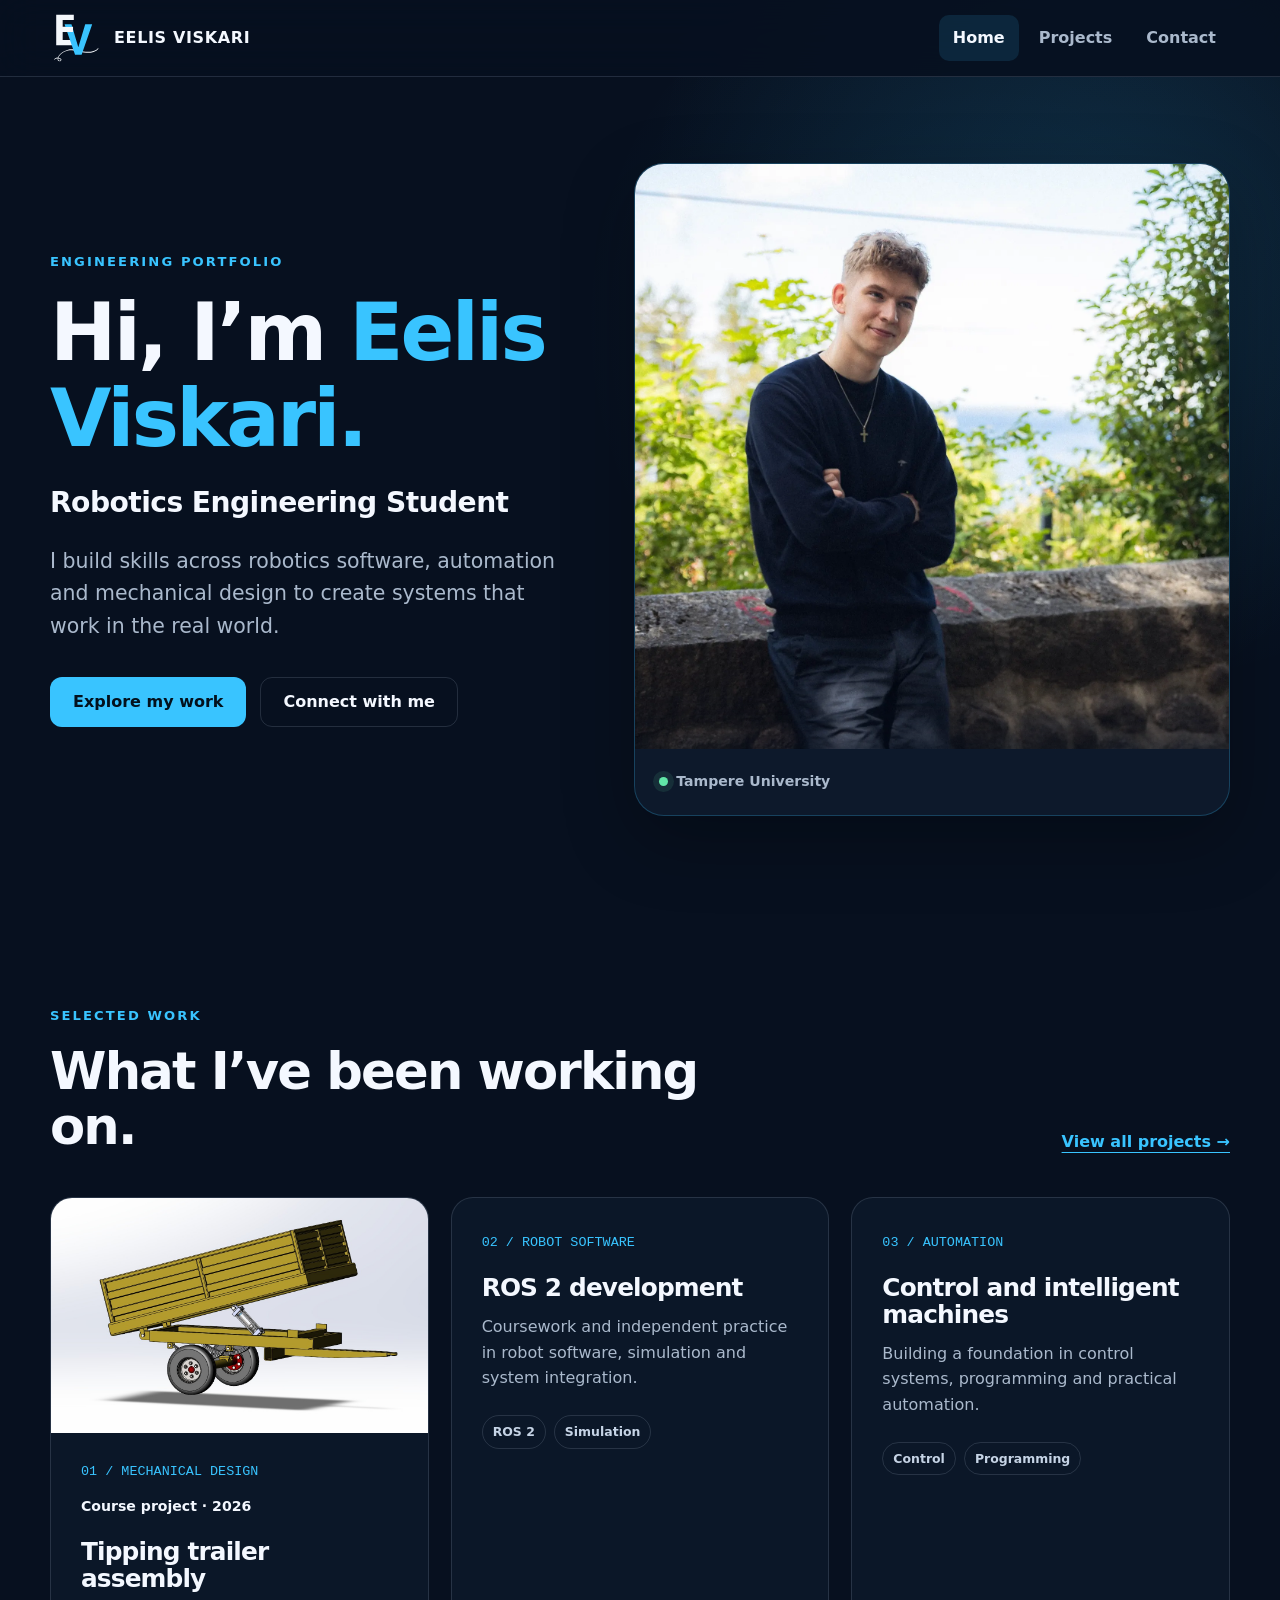
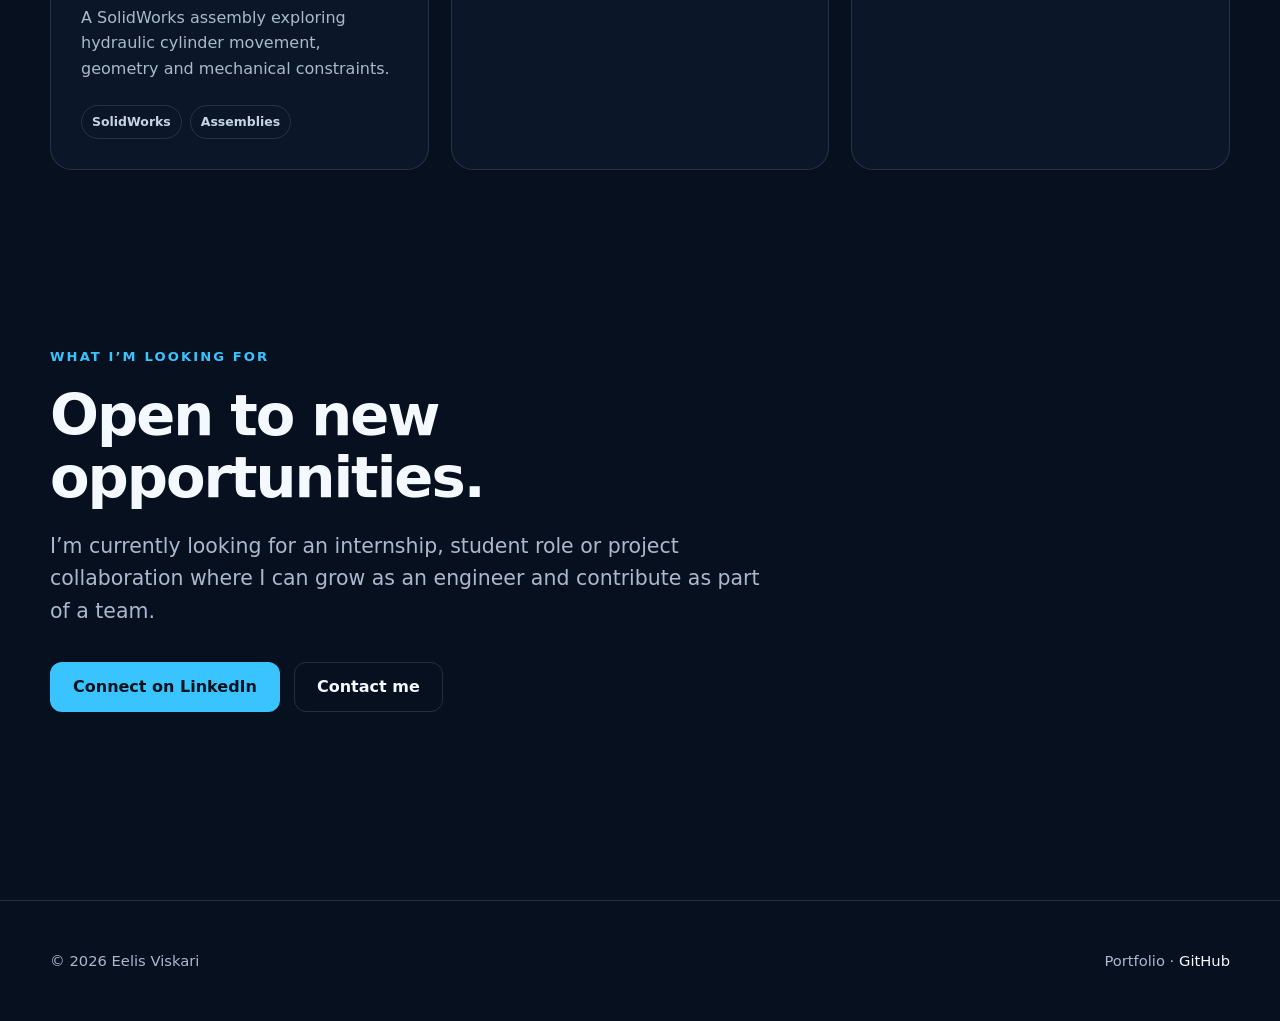
==== index.html @ aada89ee "Scope home project card media" ====
<!doctype html>
<html lang="en">
<head>
  <meta charset="utf-8">
  <meta name="viewport" content="width=device-width, initial-scale=1">
  <meta name="description" content="Robotics engineering portfolio of Eelis Viskari, a Tampere University student focused on automation, ROS 2 and mechanical design.">
  <title>Eelis Viskari | Robotics Engineering</title>
  <link rel="stylesheet" href="/assets/css/style.css?v=20260812-10">
</head>
<body>
  <a class="skip-link" href="#main-content">Skip to content</a>
  <header class="site-header">
    <nav class="nav container" aria-label="Main navigation">
      <a class="brand" href="/" aria-label="Eelis Viskari, home"><span class="brand-mark"><img src="/assets/images/ev-logo.svg?v=20260812-3" alt=""></span><span class="brand-name">EELIS VISKARI</span></a>
      <ul class="nav-links"><li><a href="/" aria-current="page">Home</a></li><li><a href="/projects/">Projects</a></li><li><a href="/contact/">Contact</a></li></ul>
    </nav>
  </header>
  <main id="main-content">
    <section class="portfolio-hero" aria-labelledby="portfolio-title">
      <div class="container portfolio-hero-inner">
        <div class="portfolio-hero-copy">
          <p class="eyebrow">Engineering portfolio</p>
          <h1 id="portfolio-title">Hi, I’m <span class="accent">Eelis Viskari.</span></h1>
          <p class="portfolio-role">Robotics Engineering Student</p>
          <p class="lead">I build skills across robotics software, automation and mechanical design to create systems that work in the real world.</p>
          <div class="hero-actions"><a class="button" href="/projects/">Explore my work</a><a class="button secondary portfolio-secondary" href="/contact/">Connect with me</a></div>
        </div>
        <figure class="portfolio-portrait"><img src="/assets/images/eelis-portrait.webp" alt="Eelis Viskari standing outdoors by a stone wall"><figcaption><span class="status-dot"></span>Tampere University</figcaption></figure>
      </div>
    </section>
    <section class="section" id="selected-work">
      <div class="container">
        <div class="section-heading"><div><p class="eyebrow">Selected work</p><h2>What I’ve been working on.</h2></div><a class="text-link" href="/projects/">View all projects →</a></div>
        <div class="grid cards-3">
          <article class="card project-card project-card-media"><a class="project-card-image" href="/projects/tipping-trailer/" aria-label="View Tipping trailer assembly project"><img src="/assets/images/tipping-trailer/trailer-raised.jpg" alt="SolidWorks model of a hydraulic tipping trailer" loading="lazy"></a><div class="project-card-body"><span class="card-number">01 / MECHANICAL DESIGN</span><p class="project-meta">Course project · 2026</p><h3><a href="/projects/tipping-trailer/">Tipping trailer assembly</a></h3><p>A SolidWorks assembly exploring hydraulic cylinder movement, geometry and mechanical constraints.</p><div class="tags"><span class="tag">SolidWorks</span><span class="tag">Assemblies</span></div></div></article>
          <article class="card"><span class="card-number">02 / ROBOT SOFTWARE</span><h3>ROS 2 development</h3><p>Coursework and independent practice in robot software, simulation and system integration.</p><div class="tags"><span class="tag">ROS 2</span><span class="tag">Simulation</span></div></article>
          <article class="card"><span class="card-number">03 / AUTOMATION</span><h3>Control and intelligent machines</h3><p>Building a foundation in control systems, programming and practical automation.</p><div class="tags"><span class="tag">Control</span><span class="tag">Programming</span></div></article>
        </div>
      </div>
    </section>
    <section class="section compact opportunity-section"><div class="container opportunity-panel"><div class="opportunity-copy"><p class="eyebrow">What I’m looking for</p><h2>Open to new opportunities.</h2><p class="lead">I’m currently looking for an internship, student role or project collaboration where I can grow as an engineer and contribute as part of a team.</p><div class="hero-actions"><a class="button" href="https://www.linkedin.com/in/eelis-viskari-aa7964233" target="_blank" rel="noopener noreferrer">Connect on LinkedIn</a><a class="button secondary" href="/contact/">Contact me</a></div></div></div></section>
  </main>
  <footer class="site-footer"><div class="container footer-inner"><span>© 2026 Eelis Viskari</span><span>Portfolio · <a href="https://github.com/EelisV03">GitHub</a></span></div></footer>
</body>
</html>
---- assets/css/style.css ----
:root {
  color-scheme: dark;
  --bg: #07101f;
  --surface: #0d192b;
  --surface-strong: #12223a;
  --text: #f4f8ff;
  --muted: #aab9cc;
  --line: rgba(148, 163, 184, 0.2);
  --accent: #39c4ff;
  --accent-strong: #7cddff;
  --accent-soft: rgba(57, 196, 255, 0.12);
  --max-width: 1180px;
  --radius: 22px;
  --shadow: 0 24px 70px rgba(0, 0, 0, 0.28);
}

* { box-sizing: border-box; }
html { scroll-behavior: smooth; }
body {
  margin: 0;
  min-width: 320px;
  background:
    radial-gradient(circle at 88% 8%, rgba(57, 196, 255, 0.1), transparent 30rem),
    var(--bg);
  color: var(--text);
  font-family: Inter, ui-sans-serif, system-ui, -apple-system, BlinkMacSystemFont, "Segoe UI", sans-serif;
  line-height: 1.6;
}

a { color: inherit; }
img { display: block; max-width: 100%; }
.container { width: min(calc(100% - 40px), var(--max-width)); margin-inline: auto; }
.skip-link { position: fixed; top: -100px; left: 16px; z-index: 100; padding: 10px 16px; background: var(--accent); color: #03111d; border-radius: 8px; font-weight: 800; }
.skip-link:focus { top: 16px; }

.site-header {
  position: sticky;
  top: 0;
  z-index: 20;
  border-bottom: 1px solid var(--line);
  background: rgba(7, 16, 31, 0.84);
  backdrop-filter: blur(18px);
}
.nav { min-height: 76px; display: flex; align-items: center; justify-content: space-between; gap: 24px; }
.brand { display: inline-flex; align-items: center; gap: 12px; text-decoration: none; font-weight: 850; letter-spacing: 0.04em; }
.brand-mark { display: grid; place-items: center; width: 52px; aspect-ratio: 1; flex: 0 0 auto; }
.brand-mark img { display: block; width: 100%; height: 100%; object-fit: contain; }
.nav-links { display: flex; align-items: center; gap: 6px; margin: 0; padding: 0; list-style: none; }
.nav-links a { display: block; padding: 10px 14px; border-radius: 10px; color: var(--muted); text-decoration: none; font-weight: 650; }
.nav-links a:hover, .nav-links a:focus-visible, .nav-links a[aria-current="page"] { background: var(--accent-soft); color: var(--text); }

main { overflow: hidden; }
.hero { position: relative; min-height: calc(100vh - 76px); display: grid; align-items: center; padding: 92px 0; }
.hero::after { content: ""; position: absolute; right: -15%; top: 12%; width: 42rem; height: 42rem; border: 1px solid rgba(57,196,255,.08); border-radius: 50%; box-shadow: 0 0 0 90px rgba(57,196,255,.025), 0 0 0 180px rgba(57,196,255,.018); pointer-events: none; }
.hero-grid { position: relative; z-index: 1; display: grid; grid-template-columns: minmax(0, 1.25fr) minmax(280px, .75fr); gap: 72px; align-items: center; }
.eyebrow { margin: 0 0 18px; color: var(--accent); font-size: .82rem; font-weight: 800; letter-spacing: .16em; text-transform: uppercase; }
h1, h2, h3 { margin-top: 0; line-height: 1.08; letter-spacing: -.035em; }
h1 { max-width: 880px; margin-bottom: 26px; font-size: clamp(3rem, 7vw, 6.7rem); }
.page-hero h1 { font-size: clamp(2.8rem, 6vw, 5.7rem); }
.accent { color: var(--accent); }
.lead { max-width: 720px; margin: 0; color: var(--muted); font-size: clamp(1.05rem, 2vw, 1.28rem); }
.hero-actions { display: flex; flex-wrap: wrap; gap: 14px; margin-top: 34px; }
.button { display: inline-flex; align-items: center; justify-content: center; min-height: 50px; padding: 0 22px; border: 1px solid transparent; border-radius: 12px; background: var(--accent); color: #03111d; text-decoration: none; font-weight: 800; transition: transform .2s ease, background .2s ease, border-color .2s ease; }
.button:hover { transform: translateY(-2px); background: var(--accent-strong); }
.button.secondary { border-color: var(--line); background: transparent; color: var(--text); }
.button.secondary:hover { border-color: var(--accent); background: var(--accent-soft); }

.status-card { position: relative; padding: 30px; border: 1px solid var(--line); border-radius: var(--radius); background: linear-gradient(145deg, rgba(18,34,58,.95), rgba(9,19,34,.94)); box-shadow: var(--shadow); }
.status-card::before { content: ""; position: absolute; inset: 0; border-radius: inherit; background: linear-gradient(135deg, rgba(57,196,255,.12), transparent 38%); pointer-events: none; }
.status-dot { display: inline-block; width: 9px; height: 9px; margin-right: 8px; border-radius: 50%; background: #61e6a7; box-shadow: 0 0 0 6px rgba(97,230,167,.1); }
.status-card h2 { margin: 28px 0 12px; font-size: 1.7rem; }
.status-card p { margin: 0; color: var(--muted); }
.mini-list { display: grid; gap: 12px; margin: 26px 0 0; padding: 0; list-style: none; }
.mini-list li { display: flex; justify-content: space-between; gap: 20px; padding-top: 12px; border-top: 1px solid var(--line); color: var(--muted); }
.mini-list strong { color: var(--text); }

.portfolio-hero { position: relative; min-height: calc(100svh - 76px); display: grid; align-items: center; padding: 82px 0; background: radial-gradient(circle at 78% 30%, rgba(57,196,255,.1), transparent 26rem); }
.portfolio-hero-inner { display: grid; grid-template-columns: minmax(0, .92fr) minmax(420px, 1.08fr); gap: clamp(42px, 6vw, 88px); align-items: center; }
.portfolio-hero-copy { position: relative; z-index: 2; text-align: left; }
.portfolio-hero-copy h1 { margin-bottom: 18px; font-size: clamp(3.3rem, 6.2vw, 6.4rem); text-wrap: balance; }
.portfolio-role { margin: 0 0 20px; color: var(--text); font-size: clamp(1.3rem, 2.2vw, 2rem); font-weight: 750; letter-spacing: -.02em; }
.portfolio-hero-copy .lead { color: var(--muted); }
.portfolio-secondary { border-color: var(--line) !important; background: transparent !important; }
.portfolio-portrait { position: relative; margin: 0; overflow: hidden; border: 1px solid rgba(57,196,255,.24); border-radius: 30px; background: var(--surface); box-shadow: var(--shadow); }
.portfolio-portrait::after { content: ""; position: absolute; inset: 0 0 66px; border-radius: 30px 30px 0 0; box-shadow: inset 0 -90px 80px -80px rgba(7,16,31,.7); pointer-events: none; }
.portfolio-portrait img { width: 100%; height: clamp(490px, 65vh, 720px); object-fit: cover; object-position: 35% center; }
.portfolio-portrait figcaption { display: flex; min-height: 66px; align-items: center; padding: 0 24px; color: var(--muted); font-size: .88rem; font-weight: 700; }

.section { padding: 104px 0; }
.section.compact { padding-top: 48px; }
.section-heading { display: flex; align-items: end; justify-content: space-between; gap: 28px; margin-bottom: 42px; }
.section-heading h2 { max-width: 700px; margin-bottom: 0; font-size: clamp(2rem, 4vw, 3.7rem); }
.text-link { color: var(--accent); font-weight: 750; text-underline-offset: 5px; }
.grid { display: grid; gap: 22px; }
.cards-3 { grid-template-columns: repeat(3, 1fr); }
.cards-2 { grid-template-columns: repeat(2, 1fr); }
.card { position: relative; padding: 30px; border: 1px solid var(--line); border-radius: var(--radius); background: rgba(13,25,43,.8); }
.card:hover { border-color: rgba(57,196,255,.42); }
.card-number { color: var(--accent); font-family: ui-monospace, SFMono-Regular, Menlo, monospace; font-size: .84rem; }
.card h3 { margin: 22px 0 12px; font-size: 1.55rem; }
.card p { margin: 0; color: var(--muted); }
.card.project-card { display: flex; flex-direction: column; padding: 0; overflow: hidden; }
.project-card-image { display: block; aspect-ratio: 16 / 10; overflow: hidden; background: #fff; }
.project-card-image img { display: block; width: 100%; height: 100%; object-fit: cover; transition: transform .35s ease; }
.project-card:hover .project-card-image img { transform: scale(1.025); }
.project-card-body { display: flex; flex: 1; flex-direction: column; padding: 28px 30px 30px; }
.project-card .project-meta { margin-top: 12px; color: var(--text); font-size: .88rem; font-weight: 750; }
.project-card h3 a { color: inherit; text-decoration: none; }
.project-card h3 a::after { position: absolute; inset: 0; content: ""; }
.project-card .tags { position: relative; z-index: 1; }
.tags { display: flex; flex-wrap: wrap; gap: 8px; margin-top: 24px; }
.tag { padding: 6px 10px; border: 1px solid var(--line); border-radius: 999px; color: #c6d4e6; font-size: .78rem; font-weight: 700; }
.project-card { display: flex; min-height: 350px; flex-direction: column; }
.project-card .project-footer { margin-top: auto; padding-top: 28px; }
.project-link { margin-top: 24px; }
.featured-project { border-color: rgba(57,196,255,.38); background: linear-gradient(145deg, rgba(18,34,58,.96), rgba(13,25,43,.82)); }
.project-type { display: flex; align-items: center; justify-content: space-between; gap: 12px; color: var(--accent); font-size: .8rem; font-weight: 800; letter-spacing: .1em; text-transform: uppercase; }
.project-icon { display: grid; place-items: center; width: 44px; aspect-ratio: 1; border-radius: 13px; background: var(--accent-soft); font-size: 1.2rem; }

.page-hero { padding: 118px 0 70px; }
.page-hero .lead { max-width: 800px; }
.split { display: grid; grid-template-columns: .75fr 1.25fr; gap: 72px; align-items: start; }
.sticky-label { position: sticky; top: 120px; }
.prose { max-width: 760px; }
.prose h2 { margin: 0 0 22px; font-size: clamp(2rem, 4vw, 3.2rem); }
.prose p { margin: 0 0 22px; color: var(--muted); font-size: 1.08rem; }
.principles { margin: 36px 0 0; padding: 0; list-style: none; counter-reset: principles; }
.principles li { position: relative; padding: 22px 0 22px 54px; border-top: 1px solid var(--line); color: var(--muted); }
.principles li::before { counter-increment: principles; content: "0" counter(principles); position: absolute; left: 0; color: var(--accent); font-family: ui-monospace, monospace; font-size: .82rem; }
.principles strong { display: block; margin-bottom: 5px; color: var(--text); }

.cta { padding: 44px; border: 1px solid rgba(57,196,255,.28); border-radius: calc(var(--radius) + 4px); background: linear-gradient(135deg, rgba(57,196,255,.14), rgba(13,25,43,.85) 50%); }
.cta h2 { max-width: 760px; margin-bottom: 18px; font-size: clamp(2rem, 4.5vw, 4rem); }
.cta p { max-width: 650px; margin: 0; color: var(--muted); }
.contact-grid { display: grid; grid-template-columns: 1.25fr .75fr; gap: 28px; }
.contact-card { min-height: 260px; }
.contact-card a:not(.button) { color: var(--accent); font-weight: 750; text-underline-offset: 5px; }
.social-grid { grid-template-columns: repeat(3, minmax(0, 1fr)); }
.social-card { display: flex; min-height: 320px; flex-direction: column; }
.social-mark { display: grid; place-items: center; width: 56px; aspect-ratio: 1; border-radius: 16px; color: #fff; box-shadow: 0 12px 30px rgba(0,0,0,.2); }
.social-mark svg { width: 29px; height: 29px; fill: currentColor; }
.social-mark-linkedin { background: #0a66c2; }
.social-mark-instagram { background: radial-gradient(circle at 32% 105%, #ffd600 0 18%, #ff7a00 32%, #ff0169 54%, #d300c5 72%, #7638fa 100%); }
.social-mark-github { border: 1px solid rgba(255,255,255,.16); background: #24292f; }
.social-card .hero-actions { margin-top: auto; padding-top: 26px; }
.social-card .button { width: 100%; }
.opportunity-panel { padding-block: clamp(12px, 2vw, 24px); }
.opportunity-copy { max-width: 850px; }
.opportunity-copy h2 { max-width: 800px; margin-bottom: 20px; font-size: clamp(2.2rem, 4.5vw, 4.2rem); }
.opportunity-copy .lead { max-width: 720px; }
.opportunity-copy .eyebrow + .lead { margin-top: 18px; }

.case-hero { padding: 92px 0 48px; }
.case-hero-grid { display: grid; grid-template-columns: minmax(0, 1.2fr) minmax(280px, .8fr); gap: 48px; align-items: end; }
.case-hero h1 { margin-bottom: 24px; font-size: clamp(2.8rem, 6vw, 5.8rem); }
.case-meta { display: grid; grid-template-columns: repeat(2, 1fr); gap: 18px; }
.meta-item { padding-top: 14px; border-top: 1px solid var(--line); }
.meta-label { display: block; margin-bottom: 5px; color: var(--muted); font-size: .76rem; font-weight: 800; letter-spacing: .1em; text-transform: uppercase; }
.meta-value { font-weight: 700; }
.case-media { margin-top: 42px; overflow: hidden; border: 1px solid var(--line); border-radius: var(--radius); background: var(--surface); box-shadow: var(--shadow); }
.case-media img, .case-media video { display: block; width: 100%; height: auto; max-height: 720px; object-fit: contain; background: #e9edf3; }
.case-media figcaption { padding: 14px 18px; color: var(--muted); font-size: .86rem; }
.case-intro { display: grid; grid-template-columns: .8fr 1.2fr; gap: 56px; align-items: start; }
.case-intro h2 { font-size: clamp(2rem, 4vw, 3.4rem); }
.case-copy p { margin: 0 0 22px; color: var(--muted); font-size: 1.08rem; }
.facts { display: grid; grid-template-columns: repeat(3, 1fr); gap: 20px; margin-top: 40px; }
.fact { padding: 22px 0; border-top: 1px solid var(--line); }
.fact strong { display: block; margin-bottom: 6px; color: var(--text); }
.fact span { color: var(--muted); }
.gallery { display: grid; grid-template-columns: repeat(2, minmax(0, 1fr)); gap: 20px; }
.gallery figure { display: flex; margin: 0; overflow: hidden; flex-direction: column; border: 1px solid var(--line); border-radius: var(--radius); background: var(--surface); }
.gallery figure:first-child { grid-column: 1 / -1; }
.gallery img { width: 100%; aspect-ratio: 16 / 10; object-fit: contain; background: #e9edf3; }
.gallery figure:first-child img { aspect-ratio: 2 / 1; }
.gallery figcaption { padding: 12px 16px; color: var(--muted); font-size: .84rem; }
.process-grid { display: grid; grid-template-columns: repeat(3, 1fr); gap: 22px; }
.video-wrap { overflow: hidden; border: 1px solid var(--line); border-radius: var(--radius); background: #000; box-shadow: var(--shadow); }
.video-wrap video { display: block; width: 100%; height: auto; max-height: 720px; background: #000; }
.coming-soon { padding: 30px; border: 1px dashed rgba(57,196,255,.38); border-radius: var(--radius); background: var(--accent-soft); color: var(--muted); }
.drawing-grid { display: grid; grid-template-columns: repeat(2, minmax(0, 1fr)); gap: 22px; }
.drawing-card { display: flex; overflow: hidden; flex-direction: column; padding: 0; }
.drawing-preview { display: block; overflow: hidden; border-bottom: 1px solid var(--line); background: #f3f5f8; }
.drawing-preview img { width: 100%; aspect-ratio: 1.414 / 1; object-fit: contain; transition: transform .25s ease; }
.drawing-preview:hover img { transform: scale(1.015); }
.drawing-content { display: flex; flex: 1; flex-direction: column; padding: 26px; }
.drawing-content h3 { margin: 12px 0 10px; }
.drawing-content p { margin: 0; color: var(--muted); }
.drawing-content .hero-actions { margin-top: auto; padding-top: 24px; }
.drawing-meta { color: var(--accent); font-size: .78rem; font-weight: 800; letter-spacing: .09em; text-transform: uppercase; }

.site-footer { margin-top: 60px; border-top: 1px solid var(--line); }
.footer-inner { min-height: 120px; display: flex; align-items: center; justify-content: space-between; gap: 24px; color: var(--muted); font-size: .92rem; }
.footer-inner a { color: var(--text); text-decoration: none; }
.footer-inner a:hover { color: var(--accent); }

:focus-visible { outline: 3px solid var(--accent); outline-offset: 3px; }
@media (prefers-reduced-motion: reduce) { html { scroll-behavior: auto; } *, *::before, *::after { transition: none !important; } }

@media (max-width: 900px) {
  .hero { min-height: auto; }
  .hero-grid, .split, .contact-grid { grid-template-columns: 1fr; }
  .hero-grid, .split { gap: 44px; }
  .cards-3 { grid-template-columns: 1fr 1fr; }
  .case-hero-grid, .case-intro { grid-template-columns: 1fr; }
  .gallery { grid-template-columns: 1fr 1fr; }
  .gallery figure:first-child { grid-column: 1 / -1; }
  .process-grid { grid-template-columns: 1fr; }
  .drawing-grid { grid-template-columns: 1fr 1fr; }
  .sticky-label { position: static; }
  .portfolio-hero { min-height: calc(100svh - 76px); overflow: hidden; padding: 0; background: var(--bg); }
  .portfolio-hero-inner { position: static; display: flex; min-height: calc(100svh - 76px); align-items: flex-end; padding-block: 320px 76px; }
  .portfolio-hero-copy { z-index: 3; width: min(100%, 720px); max-width: 720px; }
  .portfolio-hero-copy .lead { color: #d7e1ee; }
  .portfolio-portrait { position: absolute; inset: 0; z-index: 1; border: 0; border-radius: 0; box-shadow: none; }
  .portfolio-portrait::after { inset: 0; z-index: 2; border-radius: 0; background: linear-gradient(0deg, rgba(4,10,20,.98) 0%, rgba(4,10,20,.84) 34%, rgba(4,10,20,.26) 66%, rgba(4,10,20,.05) 100%); box-shadow: none; }
  .portfolio-portrait img { height: 100%; object-position: 35% center; }
  .portfolio-portrait figcaption { display: none; }
  .portfolio-secondary { border-color: rgba(255,255,255,.42) !important; background: rgba(4,10,20,.22) !important; backdrop-filter: blur(8px); }
}

@media (max-width: 680px) {
  .container { width: min(calc(100% - 28px), var(--max-width)); }
  .nav { min-height: auto; padding: 14px 0; align-items: flex-start; }
  .brand-name { display: none; }
  .nav-links { justify-content: flex-end; flex-wrap: wrap; gap: 2px; }
  .nav-links a { padding: 8px 9px; font-size: .88rem; }
  .hero { padding: 70px 0; }
  .page-hero { padding: 76px 0 42px; }
  .section { padding: 74px 0; }
  .cards-3, .cards-2 { grid-template-columns: 1fr; }
  .section-heading, .footer-inner { align-items: flex-start; flex-direction: column; }
  .card, .status-card { padding: 24px; }
  .cta { padding: 30px 24px; }
  .project-card { min-height: 310px; }
  .case-hero { padding: 68px 0 32px; }
  .case-meta, .facts, .gallery { grid-template-columns: 1fr; }
  .gallery figure:first-child { grid-column: auto; }
  .gallery img, .gallery figure:first-child img { aspect-ratio: auto; }
  .drawing-grid { grid-template-columns: 1fr; }
  .portfolio-hero { min-height: calc(100svh - 68px); }
  .portfolio-hero-inner { min-height: calc(100svh - 68px); padding-block: 300px 58px; }
  .portfolio-portrait img { object-position: 38% center; }
  .portfolio-hero-copy h1 { font-size: clamp(2.7rem, 14vw, 4.4rem); }
  .portfolio-role { font-size: 1.2rem; }
}
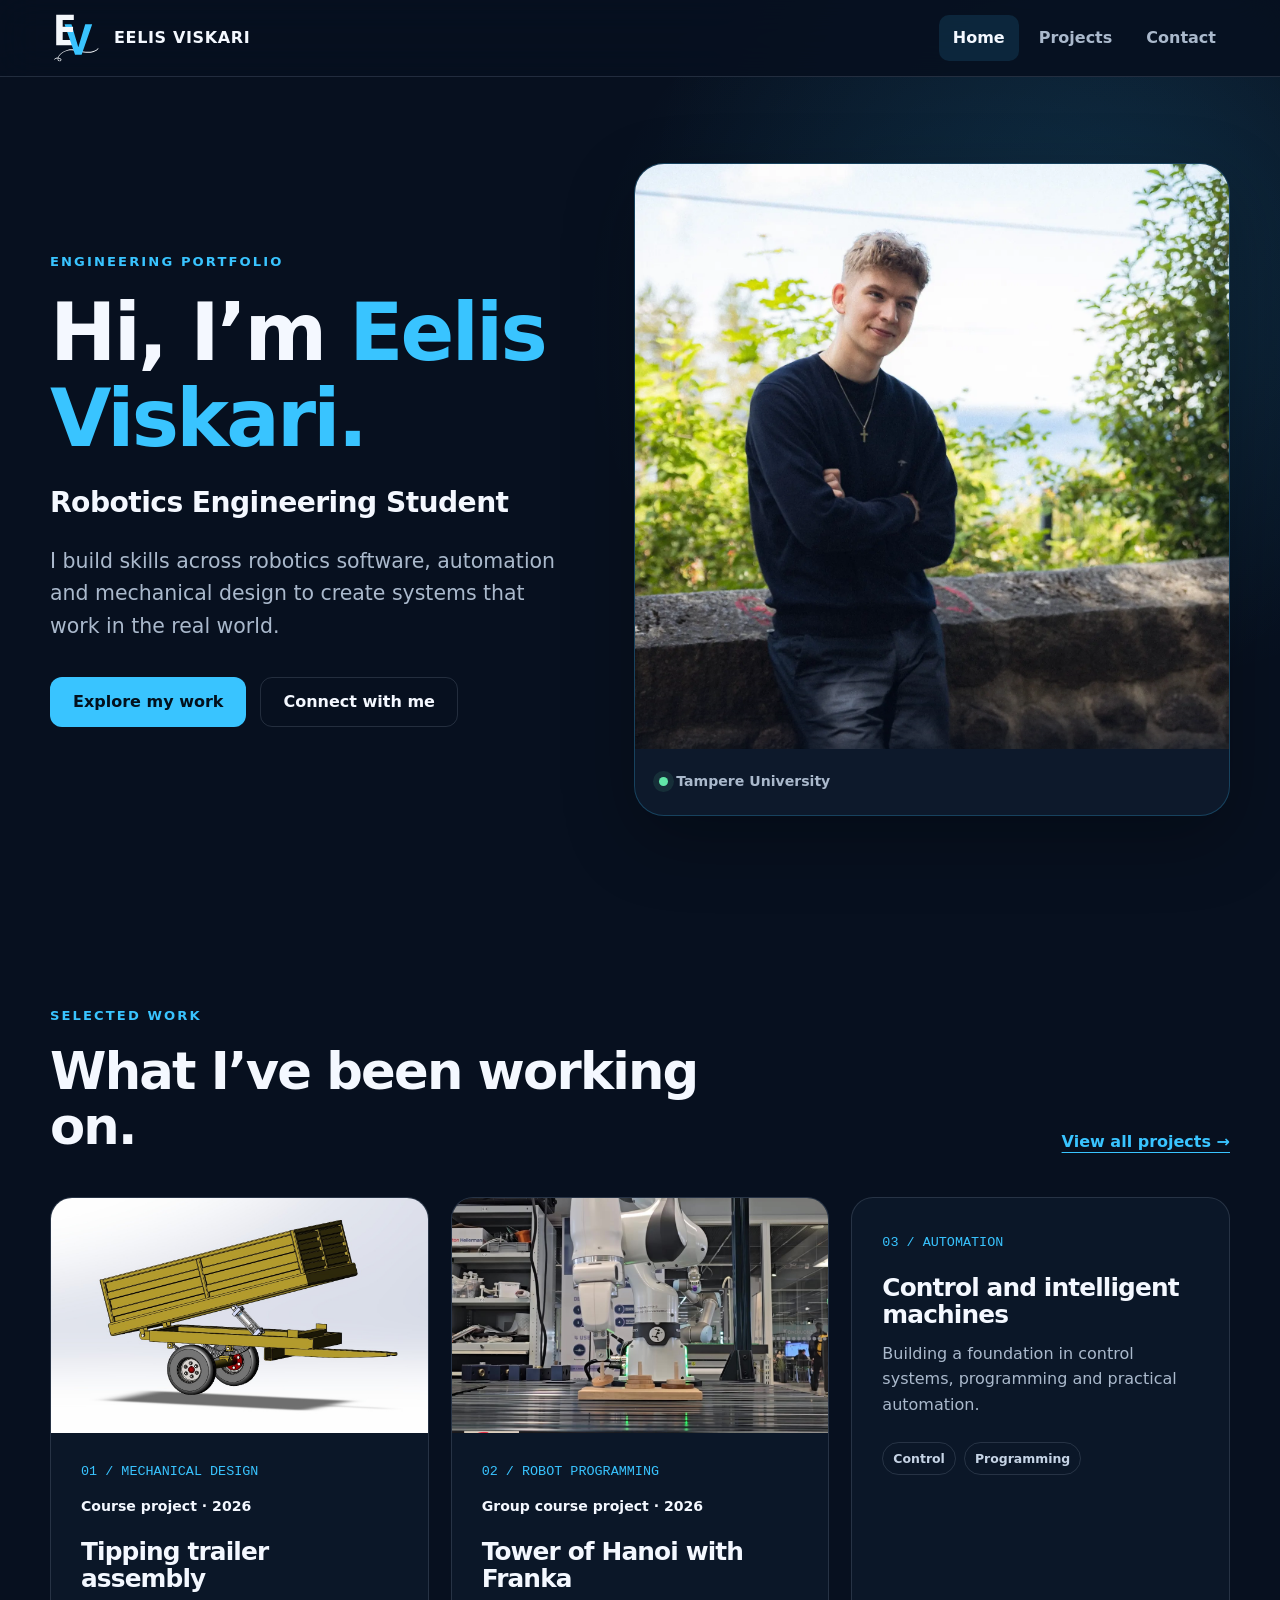
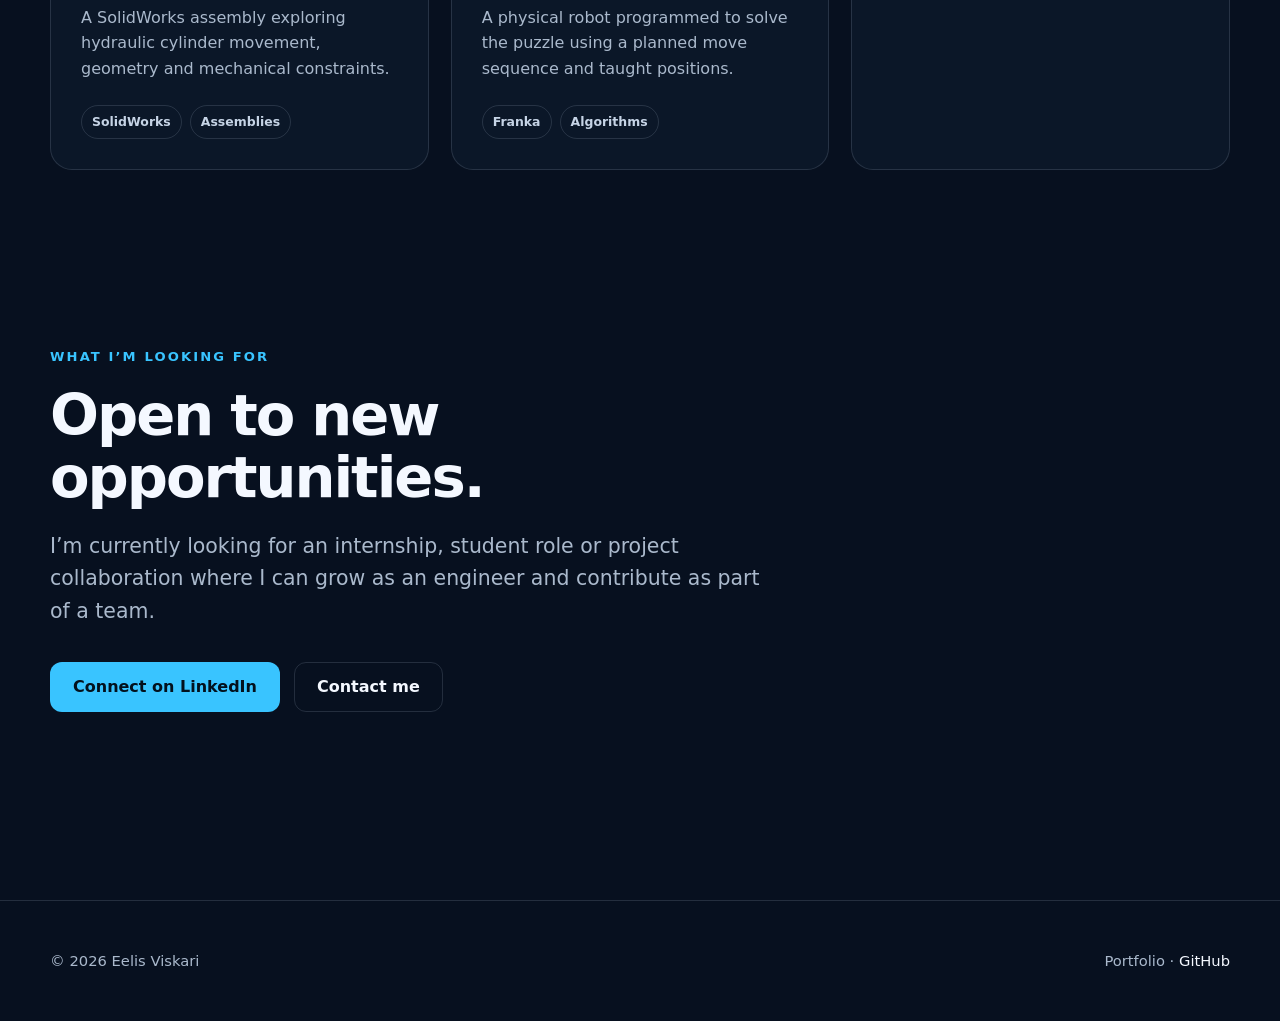
==== commit f0ff4351: "Feature Tower of Hanoi on home page" ====
--- a/index.html
+++ b/index.html
@@ -5,7 +5,7 @@
   <meta name="viewport" content="width=device-width, initial-scale=1">
   <meta name="description" content="Robotics engineering portfolio of Eelis Viskari, a Tampere University student focused on automation, ROS 2 and mechanical design.">
   <title>Eelis Viskari | Robotics Engineering</title>
-  <link rel="stylesheet" href="/assets/css/style.css?v=20260812-10">
+  <link rel="stylesheet" href="/assets/css/style.css?v=20260812-15">
 </head>
 <body>
   <a class="skip-link" href="#main-content">Skip to content</a>
@@ -33,7 +33,7 @@
         <div class="section-heading"><div><p class="eyebrow">Selected work</p><h2>What I’ve been working on.</h2></div><a class="text-link" href="/projects/">View all projects →</a></div>
         <div class="grid cards-3">
           <article class="card project-card project-card-media"><a class="project-card-image" href="/projects/tipping-trailer/" aria-label="View Tipping trailer assembly project"><img src="/assets/images/tipping-trailer/trailer-raised.jpg" alt="SolidWorks model of a hydraulic tipping trailer" loading="lazy"></a><div class="project-card-body"><span class="card-number">01 / MECHANICAL DESIGN</span><p class="project-meta">Course project · 2026</p><h3><a href="/projects/tipping-trailer/">Tipping trailer assembly</a></h3><p>A SolidWorks assembly exploring hydraulic cylinder movement, geometry and mechanical constraints.</p><div class="tags"><span class="tag">SolidWorks</span><span class="tag">Assemblies</span></div></div></article>
-          <article class="card"><span class="card-number">02 / ROBOT SOFTWARE</span><h3>ROS 2 development</h3><p>Coursework and independent practice in robot software, simulation and system integration.</p><div class="tags"><span class="tag">ROS 2</span><span class="tag">Simulation</span></div></article>
+          <article class="card project-card project-card-media"><a class="project-card-image hanoi-card-image" href="/projects/tower-of-hanoi/" aria-label="View Tower of Hanoi with Franka project"><img src="/assets/images/tower-of-hanoi/robot-start.jpg" alt="Franka robot and the physical Tower of Hanoi puzzle" loading="lazy"></a><div class="project-card-body"><span class="card-number">02 / ROBOT PROGRAMMING</span><p class="project-meta">Group course project · 2026</p><h3><a href="/projects/tower-of-hanoi/">Tower of Hanoi with Franka</a></h3><p>A physical robot programmed to solve the puzzle using a planned move sequence and taught positions.</p><div class="tags"><span class="tag">Franka</span><span class="tag">Algorithms</span></div></div></article>
           <article class="card"><span class="card-number">03 / AUTOMATION</span><h3>Control and intelligent machines</h3><p>Building a foundation in control systems, programming and practical automation.</p><div class="tags"><span class="tag">Control</span><span class="tag">Programming</span></div></article>
         </div>
       </div>
--- a/assets/css/style.css
+++ b/assets/css/style.css
@@ -99,15 +99,15 @@
 .card-number { color: var(--accent); font-family: ui-monospace, SFMono-Regular, Menlo, monospace; font-size: .84rem; }
 .card h3 { margin: 22px 0 12px; font-size: 1.55rem; }
 .card p { margin: 0; color: var(--muted); }
-.card.project-card { display: flex; flex-direction: column; padding: 0; overflow: hidden; }
+.card.project-card-media { display: flex; flex-direction: column; padding: 0; overflow: hidden; }
 .project-card-image { display: block; aspect-ratio: 16 / 10; overflow: hidden; background: #fff; }
 .project-card-image img { display: block; width: 100%; height: 100%; object-fit: cover; transition: transform .35s ease; }
-.project-card:hover .project-card-image img { transform: scale(1.025); }
+.project-card-media:hover .project-card-image img { transform: scale(1.025); }
 .project-card-body { display: flex; flex: 1; flex-direction: column; padding: 28px 30px 30px; }
 .project-card .project-meta { margin-top: 12px; color: var(--text); font-size: .88rem; font-weight: 750; }
-.project-card h3 a { color: inherit; text-decoration: none; }
-.project-card h3 a::after { position: absolute; inset: 0; content: ""; }
-.project-card .tags { position: relative; z-index: 1; }
+.project-card-media h3 a { color: inherit; text-decoration: none; }
+.project-card-media h3 a::after { position: absolute; inset: 0; content: ""; }
+.project-card-media .tags, .project-card-media .project-footer { position: relative; z-index: 1; }
 .tags { display: flex; flex-wrap: wrap; gap: 8px; margin-top: 24px; }
 .tag { padding: 6px 10px; border: 1px solid var(--line); border-radius: 999px; color: #c6d4e6; font-size: .78rem; font-weight: 700; }
 .project-card { display: flex; min-height: 350px; flex-direction: column; }
@@ -137,11 +137,11 @@
 .contact-card a:not(.button) { color: var(--accent); font-weight: 750; text-underline-offset: 5px; }
 .social-grid { grid-template-columns: repeat(3, minmax(0, 1fr)); }
 .social-card { display: flex; min-height: 320px; flex-direction: column; }
-.social-mark { display: grid; place-items: center; width: 56px; aspect-ratio: 1; border-radius: 16px; color: #fff; box-shadow: 0 12px 30px rgba(0,0,0,.2); }
-.social-mark svg { width: 29px; height: 29px; fill: currentColor; }
+.social-mark { display: grid; place-items: center; width: 58px; aspect-ratio: 1; isolation: isolate; border-radius: 17px; color: #fff; forced-color-adjust: none; box-shadow: 0 12px 30px rgba(0,0,0,.22), inset 0 0 0 1px rgba(255,255,255,.12); }
+.social-mark svg { width: 31px; height: 31px; fill: #fff; filter: drop-shadow(0 1px 2px rgba(0,0,0,.22)); }
 .social-mark-linkedin { background: #0a66c2; }
 .social-mark-instagram { background: radial-gradient(circle at 32% 105%, #ffd600 0 18%, #ff7a00 32%, #ff0169 54%, #d300c5 72%, #7638fa 100%); }
-.social-mark-github { border: 1px solid rgba(255,255,255,.16); background: #24292f; }
+.social-mark-github { background: #24292f; box-shadow: 0 12px 30px rgba(0,0,0,.22), inset 0 0 0 1px rgba(255,255,255,.16); }
 .social-card .hero-actions { margin-top: auto; padding-top: 26px; }
 .social-card .button { width: 100%; }
 .opportunity-panel { padding-block: clamp(12px, 2vw, 24px); }
@@ -174,8 +174,8 @@
 .gallery figure:first-child img { aspect-ratio: 2 / 1; }
 .gallery figcaption { padding: 12px 16px; color: var(--muted); font-size: .84rem; }
 .process-grid { display: grid; grid-template-columns: repeat(3, 1fr); gap: 22px; }
-.video-wrap { overflow: hidden; border: 1px solid var(--line); border-radius: var(--radius); background: #000; box-shadow: var(--shadow); }
-.video-wrap video { display: block; width: 100%; height: auto; max-height: 720px; background: #000; }
+.video-wrap { width: min(100%, 980px); aspect-ratio: 4 / 3; margin-inline: auto; overflow: hidden; border: 1px solid var(--line); border-radius: var(--radius); background: #000; box-shadow: var(--shadow); }
+.video-wrap video { display: block; width: 100%; height: 100%; background: #000; object-fit: cover; object-position: center; }
 .coming-soon { padding: 30px; border: 1px dashed rgba(57,196,255,.38); border-radius: var(--radius); background: var(--accent-soft); color: var(--muted); }
 .drawing-grid { display: grid; grid-template-columns: repeat(2, minmax(0, 1fr)); gap: 22px; }
 .drawing-card { display: flex; overflow: hidden; flex-direction: column; padding: 0; }
@@ -242,4 +242,6 @@
   .portfolio-portrait img { object-position: 38% center; }
   .portfolio-hero-copy h1 { font-size: clamp(2.7rem, 14vw, 4.4rem); }
   .portfolio-role { font-size: 1.2rem; }
-}
+  .social-mark { width: 64px; border-radius: 18px; }
+  .social-mark svg { width: 35px; height: 35px; }
+}
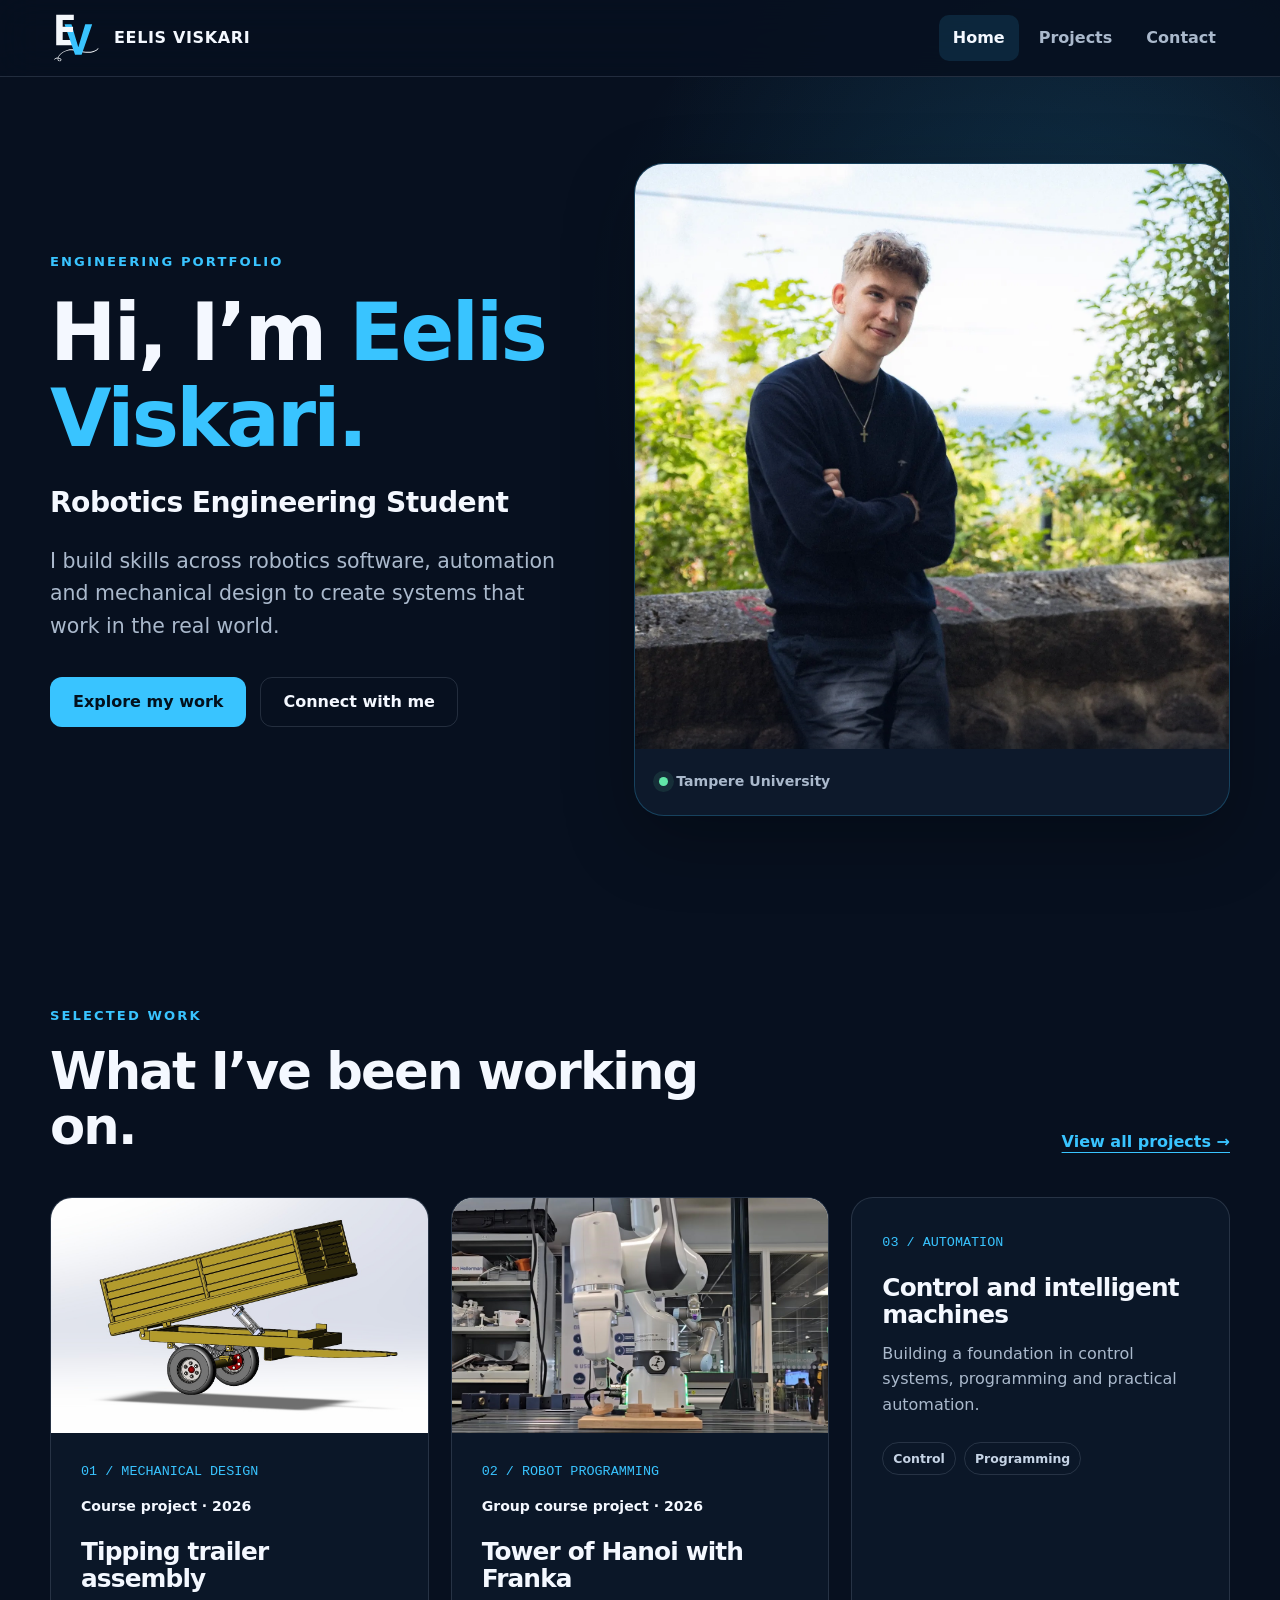
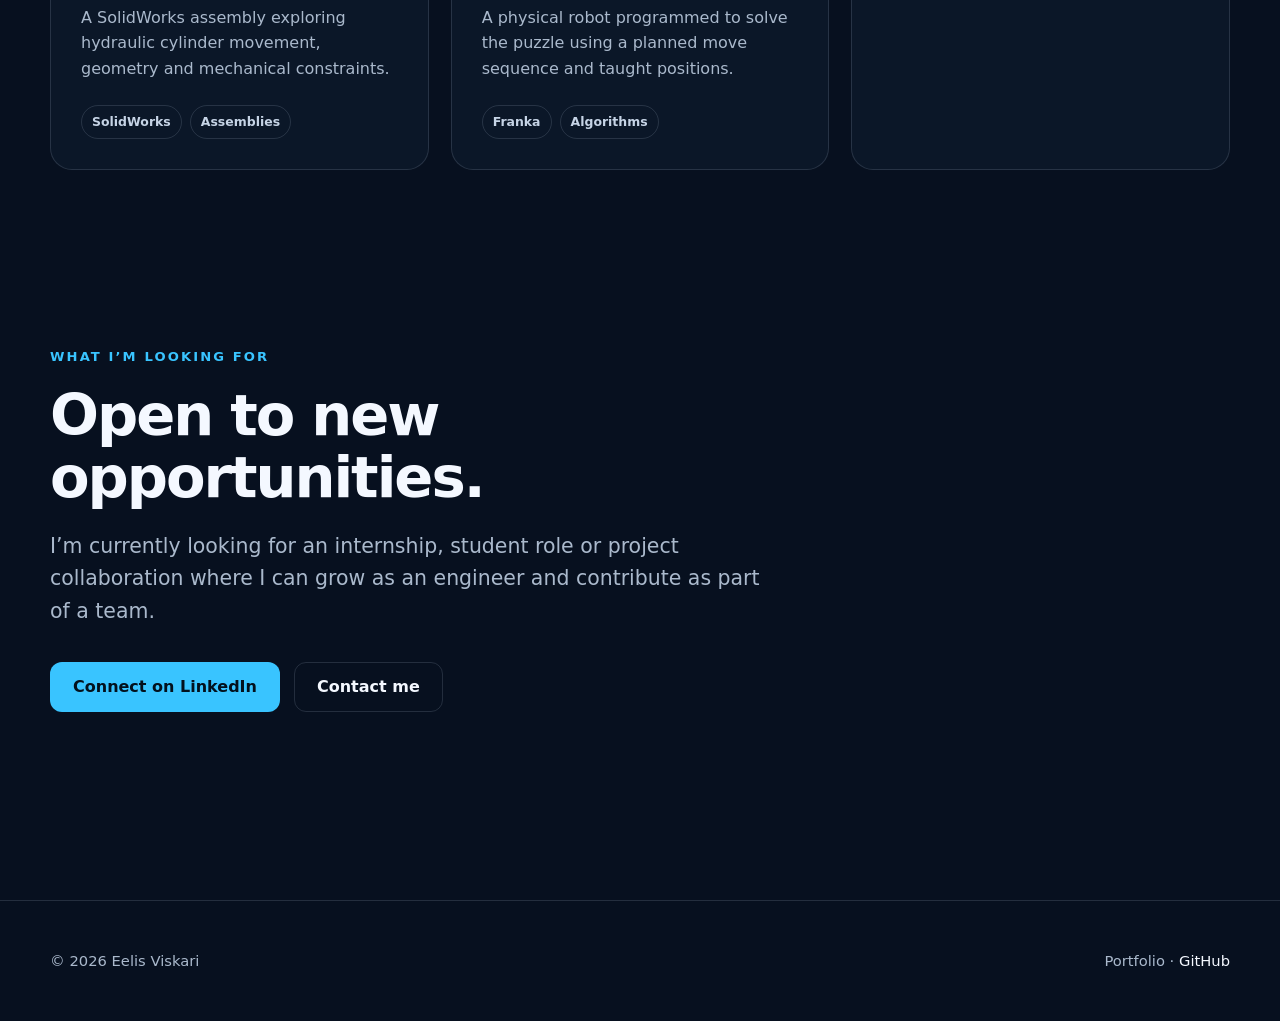
==== commit d197dc7d: "Use clean Hanoi card image" ====
--- a/index.html
+++ b/index.html
@@ -5,7 +5,7 @@
   <meta name="viewport" content="width=device-width, initial-scale=1">
   <meta name="description" content="Robotics engineering portfolio of Eelis Viskari, a Tampere University student focused on automation, ROS 2 and mechanical design.">
   <title>Eelis Viskari | Robotics Engineering</title>
-  <link rel="stylesheet" href="/assets/css/style.css?v=20260812-15">
+  <link rel="stylesheet" href="/assets/css/style.css?v=20260812-16">
 </head>
 <body>
   <a class="skip-link" href="#main-content">Skip to content</a>
@@ -33,7 +33,7 @@
         <div class="section-heading"><div><p class="eyebrow">Selected work</p><h2>What I’ve been working on.</h2></div><a class="text-link" href="/projects/">View all projects →</a></div>
         <div class="grid cards-3">
           <article class="card project-card project-card-media"><a class="project-card-image" href="/projects/tipping-trailer/" aria-label="View Tipping trailer assembly project"><img src="/assets/images/tipping-trailer/trailer-raised.jpg" alt="SolidWorks model of a hydraulic tipping trailer" loading="lazy"></a><div class="project-card-body"><span class="card-number">01 / MECHANICAL DESIGN</span><p class="project-meta">Course project · 2026</p><h3><a href="/projects/tipping-trailer/">Tipping trailer assembly</a></h3><p>A SolidWorks assembly exploring hydraulic cylinder movement, geometry and mechanical constraints.</p><div class="tags"><span class="tag">SolidWorks</span><span class="tag">Assemblies</span></div></div></article>
-          <article class="card project-card project-card-media"><a class="project-card-image hanoi-card-image" href="/projects/tower-of-hanoi/" aria-label="View Tower of Hanoi with Franka project"><img src="/assets/images/tower-of-hanoi/robot-start.jpg" alt="Franka robot and the physical Tower of Hanoi puzzle" loading="lazy"></a><div class="project-card-body"><span class="card-number">02 / ROBOT PROGRAMMING</span><p class="project-meta">Group course project · 2026</p><h3><a href="/projects/tower-of-hanoi/">Tower of Hanoi with Franka</a></h3><p>A physical robot programmed to solve the puzzle using a planned move sequence and taught positions.</p><div class="tags"><span class="tag">Franka</span><span class="tag">Algorithms</span></div></div></article>
+          <article class="card project-card project-card-media"><a class="project-card-image hanoi-card-image" href="/projects/tower-of-hanoi/" aria-label="View Tower of Hanoi with Franka project"><img src="/assets/images/tower-of-hanoi/robot-start-v2.jpg" alt="Franka robot and the physical Tower of Hanoi puzzle" loading="lazy"></a><div class="project-card-body"><span class="card-number">02 / ROBOT PROGRAMMING</span><p class="project-meta">Group course project · 2026</p><h3><a href="/projects/tower-of-hanoi/">Tower of Hanoi with Franka</a></h3><p>A physical robot programmed to solve the puzzle using a planned move sequence and taught positions.</p><div class="tags"><span class="tag">Franka</span><span class="tag">Algorithms</span></div></div></article>
           <article class="card"><span class="card-number">03 / AUTOMATION</span><h3>Control and intelligent machines</h3><p>Building a foundation in control systems, programming and practical automation.</p><div class="tags"><span class="tag">Control</span><span class="tag">Programming</span></div></article>
         </div>
       </div>
--- a/assets/css/style.css
+++ b/assets/css/style.css
@@ -176,6 +176,18 @@
 .process-grid { display: grid; grid-template-columns: repeat(3, 1fr); gap: 22px; }
 .video-wrap { width: min(100%, 980px); aspect-ratio: 4 / 3; margin-inline: auto; overflow: hidden; border: 1px solid var(--line); border-radius: var(--radius); background: #000; box-shadow: var(--shadow); }
 .video-wrap video { display: block; width: 100%; height: 100%; background: #000; object-fit: cover; object-position: center; }
+.hanoi-card-image img { object-position: center 45%; }
+.hanoi-video { width: min(100%, 760px); aspect-ratio: 7 / 6; margin-inline: auto; overflow: hidden; border: 1px solid var(--line); border-radius: var(--radius); background: #000; box-shadow: var(--shadow); }
+.hanoi-video video { display: block; width: 100%; height: 100%; object-fit: contain; background: #000; }
+.hanoi-gallery { grid-template-columns: repeat(2, 1fr); }
+.hanoi-gallery figure:first-child { grid-column: 1 / -1; }
+.hanoi-gallery img { aspect-ratio: 16 / 9; object-fit: cover; background: #e9edf3; }
+.algorithm-layout { display: grid; grid-template-columns: minmax(280px, .7fr) minmax(0, 1.3fr); gap: clamp(28px, 5vw, 68px); align-items: start; }
+.algorithm-sheet { margin: 0; overflow: hidden; border: 1px solid var(--line); border-radius: var(--radius); background: #fff; box-shadow: var(--shadow); }
+.algorithm-sheet img { width: 100%; height: auto; }
+.algorithm-sheet figcaption { padding: 16px 18px; background: var(--surface); color: var(--muted); font-size: .9rem; }
+.algorithm-notes { display: grid; gap: 18px; }
+.algorithm-notes .card { min-height: auto; }
 .coming-soon { padding: 30px; border: 1px dashed rgba(57,196,255,.38); border-radius: var(--radius); background: var(--accent-soft); color: var(--muted); }
 .drawing-grid { display: grid; grid-template-columns: repeat(2, minmax(0, 1fr)); gap: 22px; }
 .drawing-card { display: flex; overflow: hidden; flex-direction: column; padding: 0; }
@@ -237,6 +249,9 @@
   .gallery figure:first-child { grid-column: auto; }
   .gallery img, .gallery figure:first-child img { aspect-ratio: auto; }
   .drawing-grid { grid-template-columns: 1fr; }
+  .hanoi-gallery { grid-template-columns: 1fr; }
+  .hanoi-gallery figure:first-child { grid-column: auto; }
+  .algorithm-layout { grid-template-columns: 1fr; }
   .portfolio-hero { min-height: calc(100svh - 68px); }
   .portfolio-hero-inner { min-height: calc(100svh - 68px); padding-block: 300px 58px; }
   .portfolio-portrait img { object-position: 38% center; }
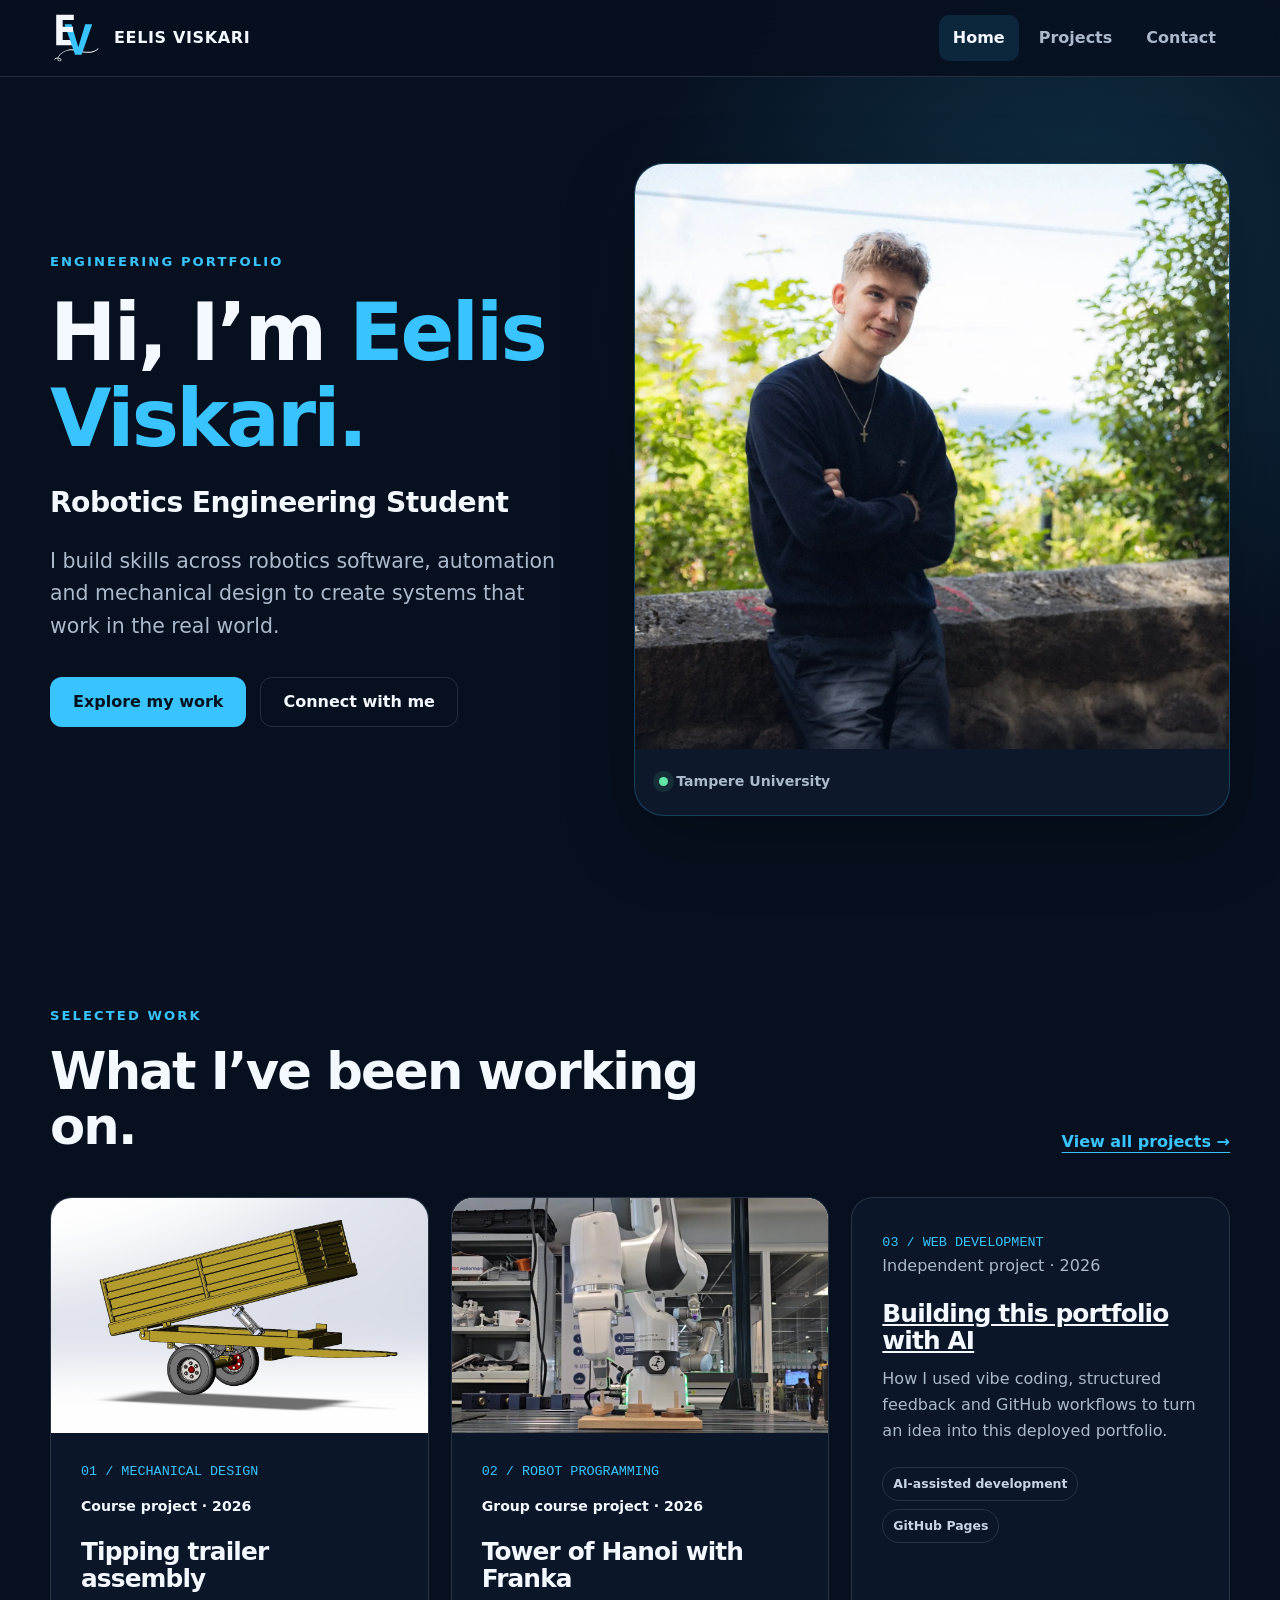
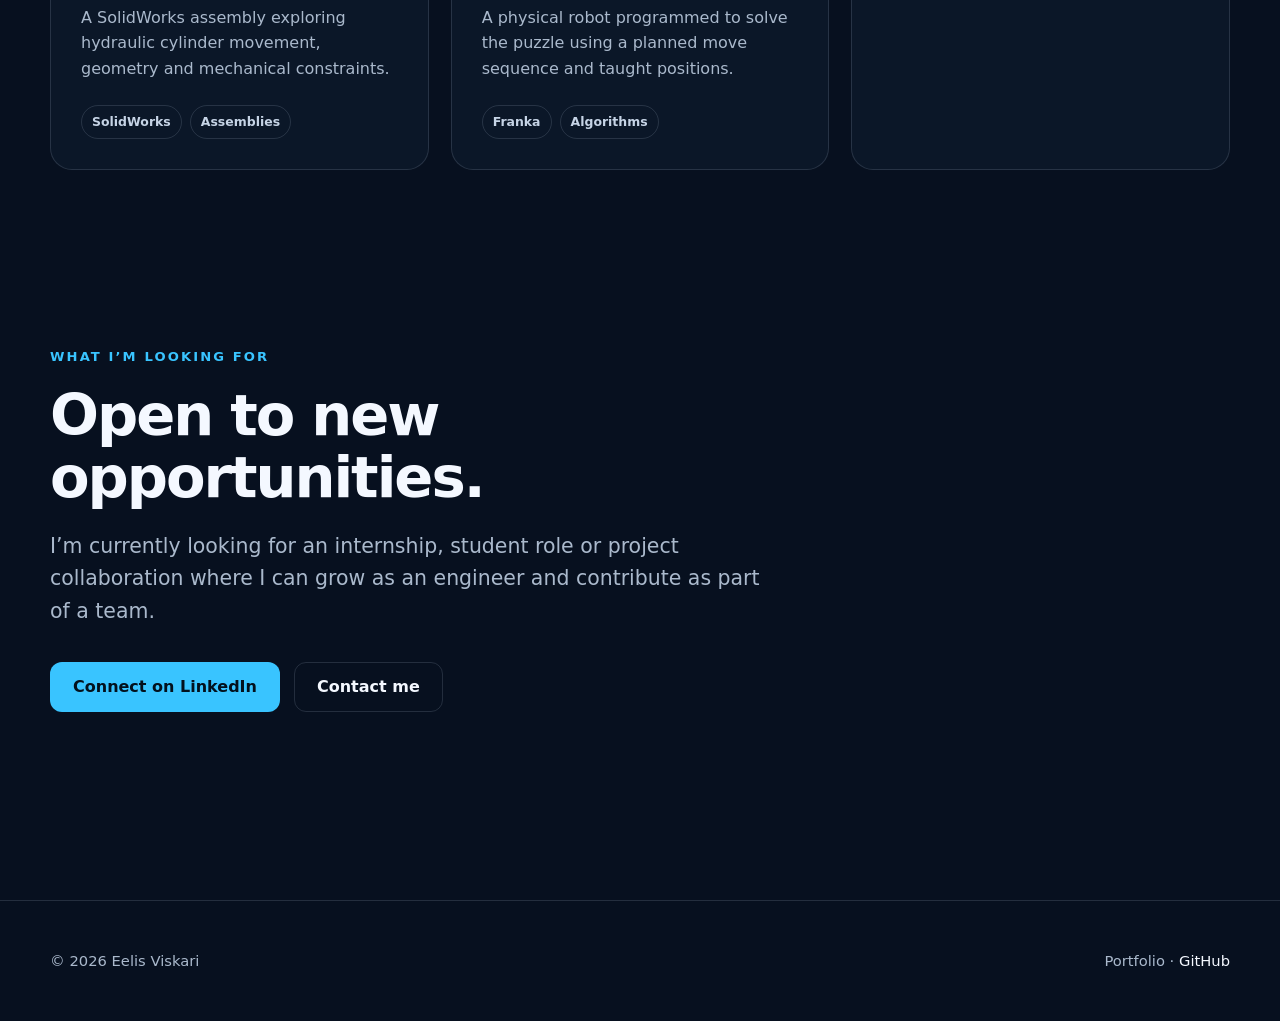
==== commit b05e7f62: "Add AI-assisted portfolio case study" ====
--- a/index.html
+++ b/index.html
@@ -34,7 +34,7 @@
         <div class="grid cards-3">
           <article class="card project-card project-card-media"><a class="project-card-image" href="/projects/tipping-trailer/" aria-label="View Tipping trailer assembly project"><img src="/assets/images/tipping-trailer/trailer-raised.jpg" alt="SolidWorks model of a hydraulic tipping trailer" loading="lazy"></a><div class="project-card-body"><span class="card-number">01 / MECHANICAL DESIGN</span><p class="project-meta">Course project · 2026</p><h3><a href="/projects/tipping-trailer/">Tipping trailer assembly</a></h3><p>A SolidWorks assembly exploring hydraulic cylinder movement, geometry and mechanical constraints.</p><div class="tags"><span class="tag">SolidWorks</span><span class="tag">Assemblies</span></div></div></article>
           <article class="card project-card project-card-media"><a class="project-card-image hanoi-card-image" href="/projects/tower-of-hanoi/" aria-label="View Tower of Hanoi with Franka project"><img src="/assets/images/tower-of-hanoi/robot-start-v2.jpg" alt="Franka robot and the physical Tower of Hanoi puzzle" loading="lazy"></a><div class="project-card-body"><span class="card-number">02 / ROBOT PROGRAMMING</span><p class="project-meta">Group course project · 2026</p><h3><a href="/projects/tower-of-hanoi/">Tower of Hanoi with Franka</a></h3><p>A physical robot programmed to solve the puzzle using a planned move sequence and taught positions.</p><div class="tags"><span class="tag">Franka</span><span class="tag">Algorithms</span></div></div></article>
-          <article class="card"><span class="card-number">03 / AUTOMATION</span><h3>Control and intelligent machines</h3><p>Building a foundation in control systems, programming and practical automation.</p><div class="tags"><span class="tag">Control</span><span class="tag">Programming</span></div></article>
+          <article class="card"><span class="card-number">03 / WEB DEVELOPMENT</span><p class="project-meta">Independent project · 2026</p><h3><a href="/projects/vibe-coded-portfolio/">Building this portfolio with AI</a></h3><p>How I used vibe coding, structured feedback and GitHub workflows to turn an idea into this deployed portfolio.</p><div class="tags"><span class="tag">AI-assisted development</span><span class="tag">GitHub Pages</span></div></article>
         </div>
       </div>
     </section>
--- a/assets/css/style.css
+++ b/assets/css/style.css
@@ -177,7 +177,7 @@
 .video-wrap { width: min(100%, 980px); aspect-ratio: 4 / 3; margin-inline: auto; overflow: hidden; border: 1px solid var(--line); border-radius: var(--radius); background: #000; box-shadow: var(--shadow); }
 .video-wrap video { display: block; width: 100%; height: 100%; background: #000; object-fit: cover; object-position: center; }
 .hanoi-card-image img { object-position: center 45%; }
-.hanoi-video { width: min(100%, 760px); aspect-ratio: 7 / 6; margin-inline: auto; overflow: hidden; border: 1px solid var(--line); border-radius: var(--radius); background: #000; box-shadow: var(--shadow); }
+.hanoi-video { width: min(100%, 840px); aspect-ratio: 7 / 5; margin-inline: auto; overflow: hidden; border: 1px solid var(--line); border-radius: var(--radius); background: #000; box-shadow: var(--shadow); }
 .hanoi-video video { display: block; width: 100%; height: 100%; object-fit: contain; background: #000; }
 .hanoi-gallery { grid-template-columns: repeat(2, 1fr); }
 .hanoi-gallery figure:first-child { grid-column: 1 / -1; }
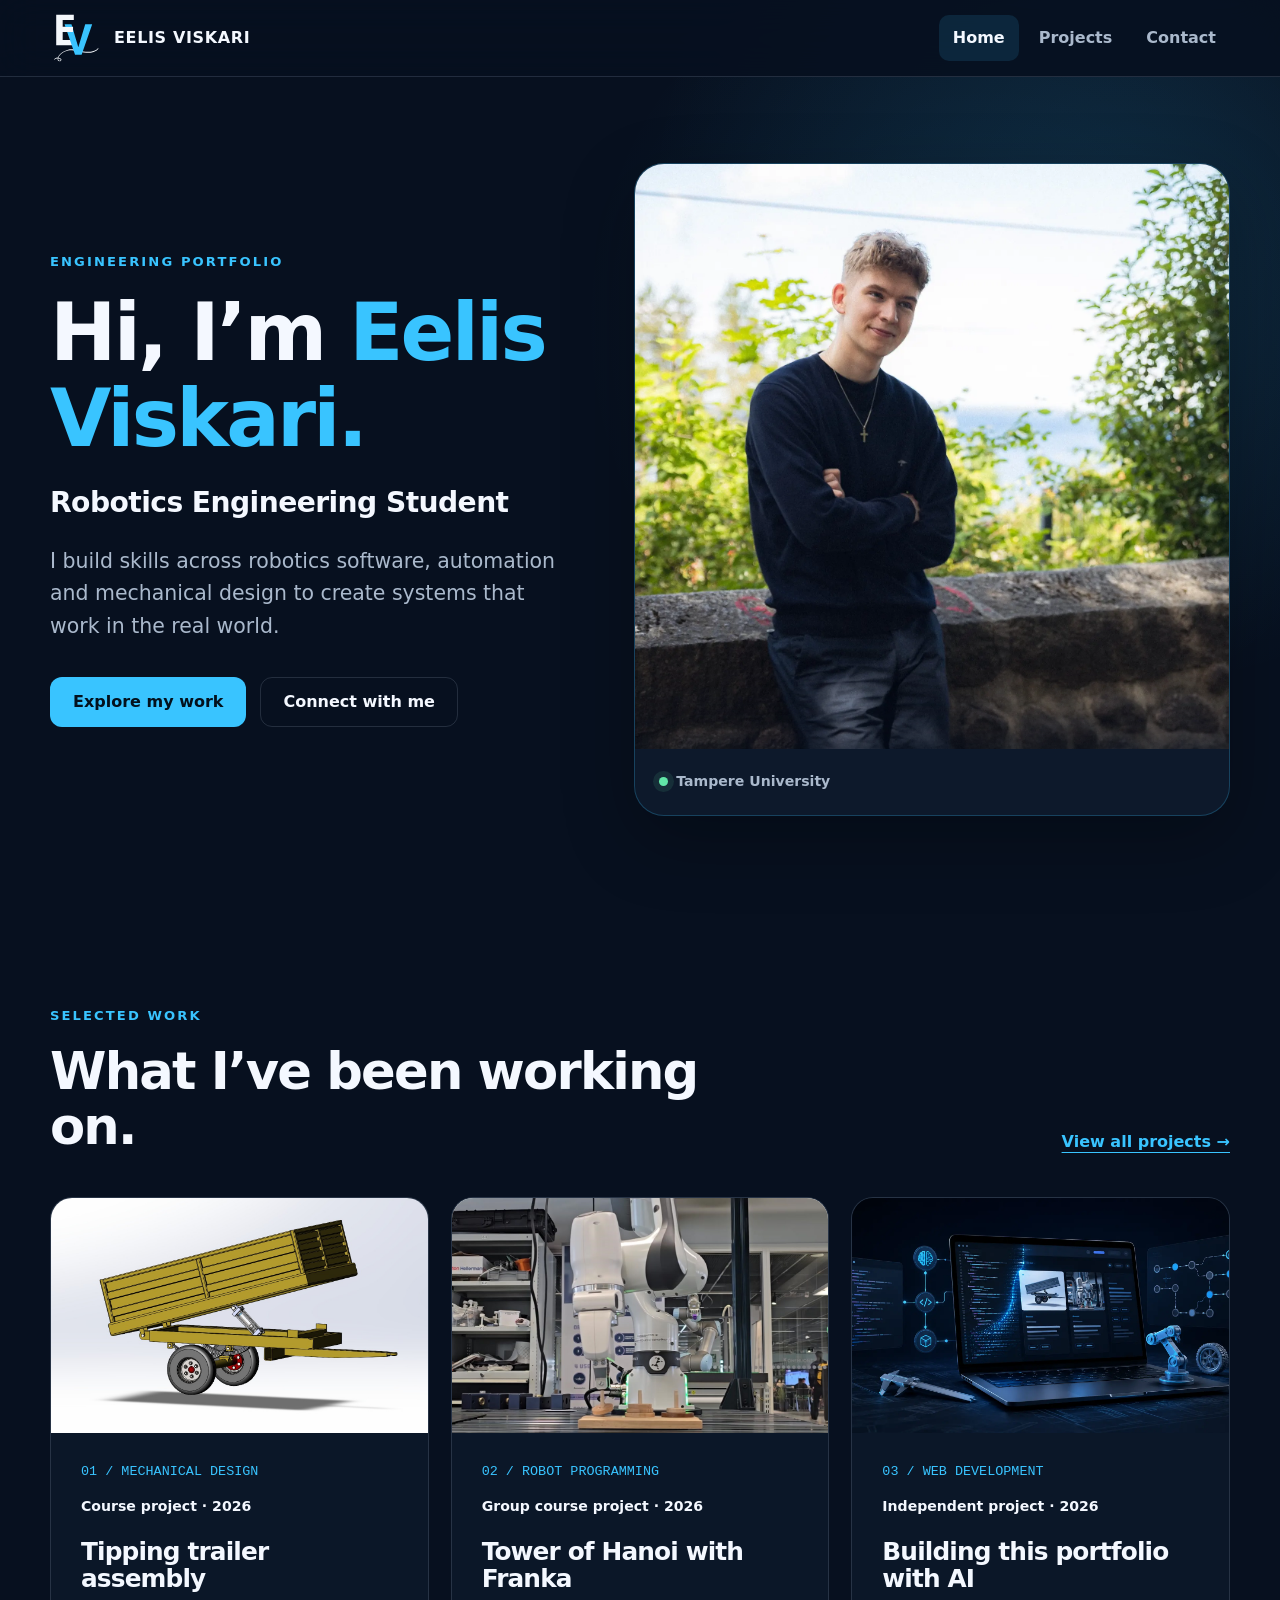
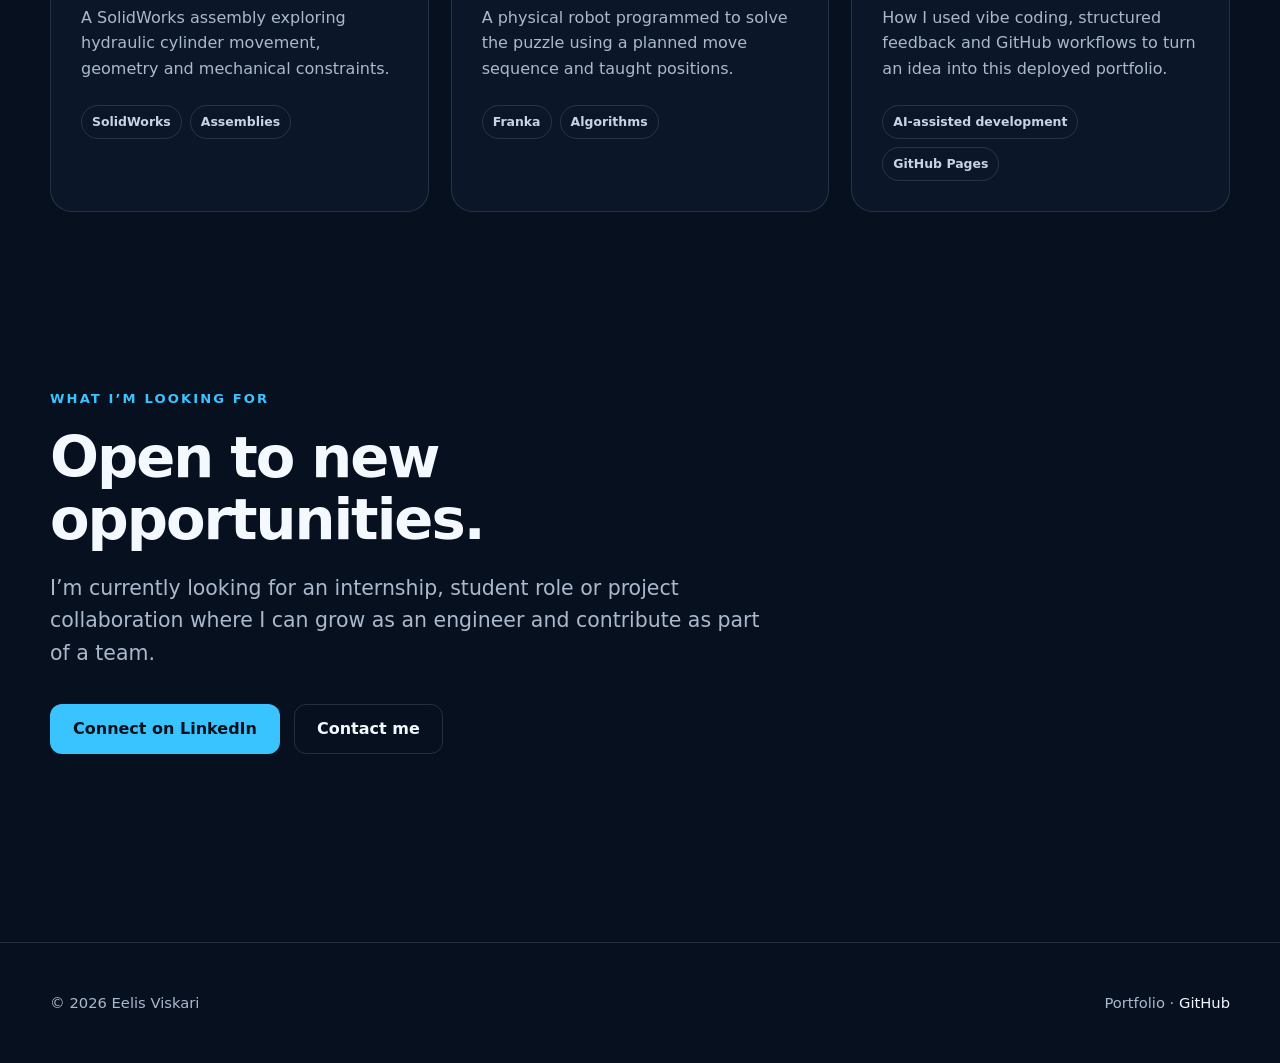
==== commit afed91a0: "Add visuals to AI-assisted portfolio project" ====
--- a/index.html
+++ b/index.html
@@ -34,7 +34,7 @@
         <div class="grid cards-3">
           <article class="card project-card project-card-media"><a class="project-card-image" href="/projects/tipping-trailer/" aria-label="View Tipping trailer assembly project"><img src="/assets/images/tipping-trailer/trailer-raised.jpg" alt="SolidWorks model of a hydraulic tipping trailer" loading="lazy"></a><div class="project-card-body"><span class="card-number">01 / MECHANICAL DESIGN</span><p class="project-meta">Course project · 2026</p><h3><a href="/projects/tipping-trailer/">Tipping trailer assembly</a></h3><p>A SolidWorks assembly exploring hydraulic cylinder movement, geometry and mechanical constraints.</p><div class="tags"><span class="tag">SolidWorks</span><span class="tag">Assemblies</span></div></div></article>
           <article class="card project-card project-card-media"><a class="project-card-image hanoi-card-image" href="/projects/tower-of-hanoi/" aria-label="View Tower of Hanoi with Franka project"><img src="/assets/images/tower-of-hanoi/robot-start-v2.jpg" alt="Franka robot and the physical Tower of Hanoi puzzle" loading="lazy"></a><div class="project-card-body"><span class="card-number">02 / ROBOT PROGRAMMING</span><p class="project-meta">Group course project · 2026</p><h3><a href="/projects/tower-of-hanoi/">Tower of Hanoi with Franka</a></h3><p>A physical robot programmed to solve the puzzle using a planned move sequence and taught positions.</p><div class="tags"><span class="tag">Franka</span><span class="tag">Algorithms</span></div></div></article>
-          <article class="card"><span class="card-number">03 / WEB DEVELOPMENT</span><p class="project-meta">Independent project · 2026</p><h3><a href="/projects/vibe-coded-portfolio/">Building this portfolio with AI</a></h3><p>How I used vibe coding, structured feedback and GitHub workflows to turn an idea into this deployed portfolio.</p><div class="tags"><span class="tag">AI-assisted development</span><span class="tag">GitHub Pages</span></div></article>
+          <article class="card project-card project-card-media"><a class="project-card-image" href="/projects/vibe-coded-portfolio/" aria-label="View AI-assisted portfolio development project"><img src="/assets/images/vibe-coded-portfolio/ai-assisted-portfolio.webp" alt="AI-assisted development of an engineering portfolio shown on a laptop" loading="lazy"></a><div class="project-card-body"><span class="card-number">03 / WEB DEVELOPMENT</span><p class="project-meta">Independent project · 2026</p><h3><a href="/projects/vibe-coded-portfolio/">Building this portfolio with AI</a></h3><p>How I used vibe coding, structured feedback and GitHub workflows to turn an idea into this deployed portfolio.</p><div class="tags"><span class="tag">AI-assisted development</span><span class="tag">GitHub Pages</span></div></div></article>
         </div>
       </div>
     </section>
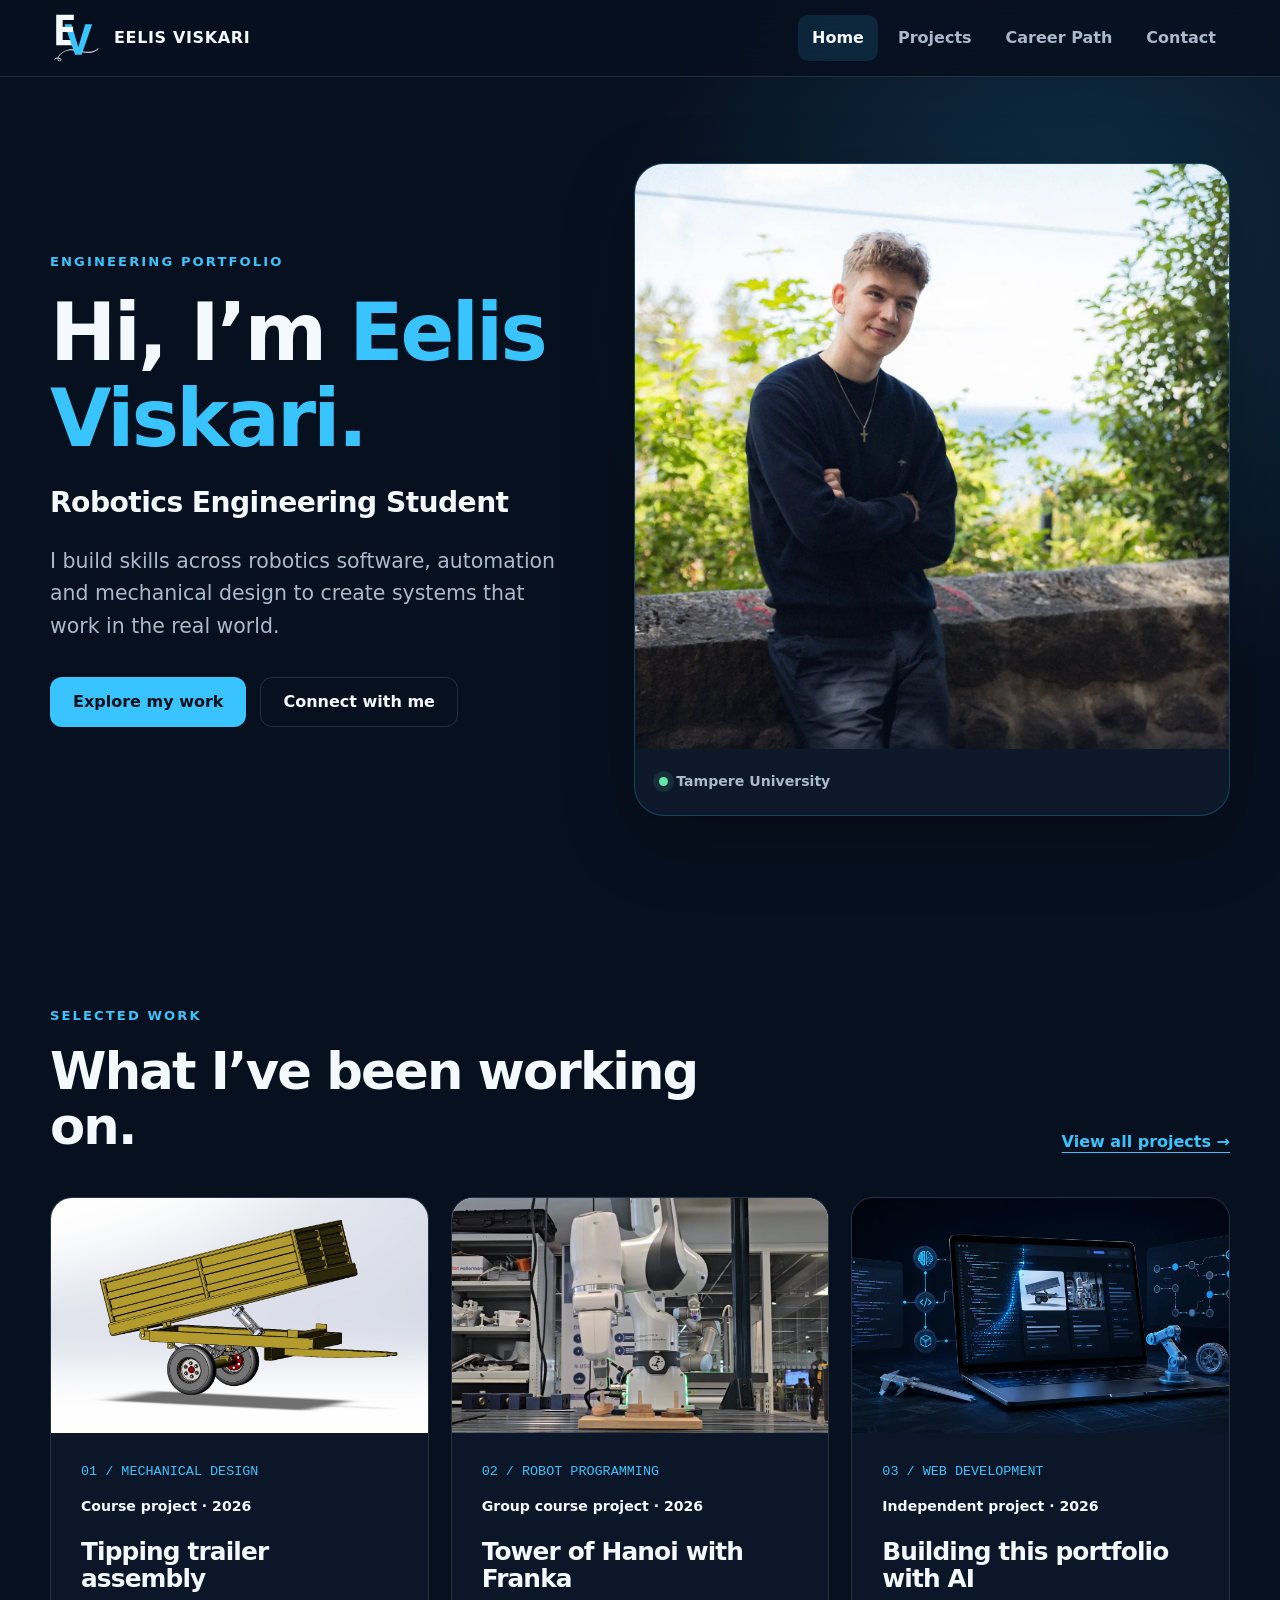
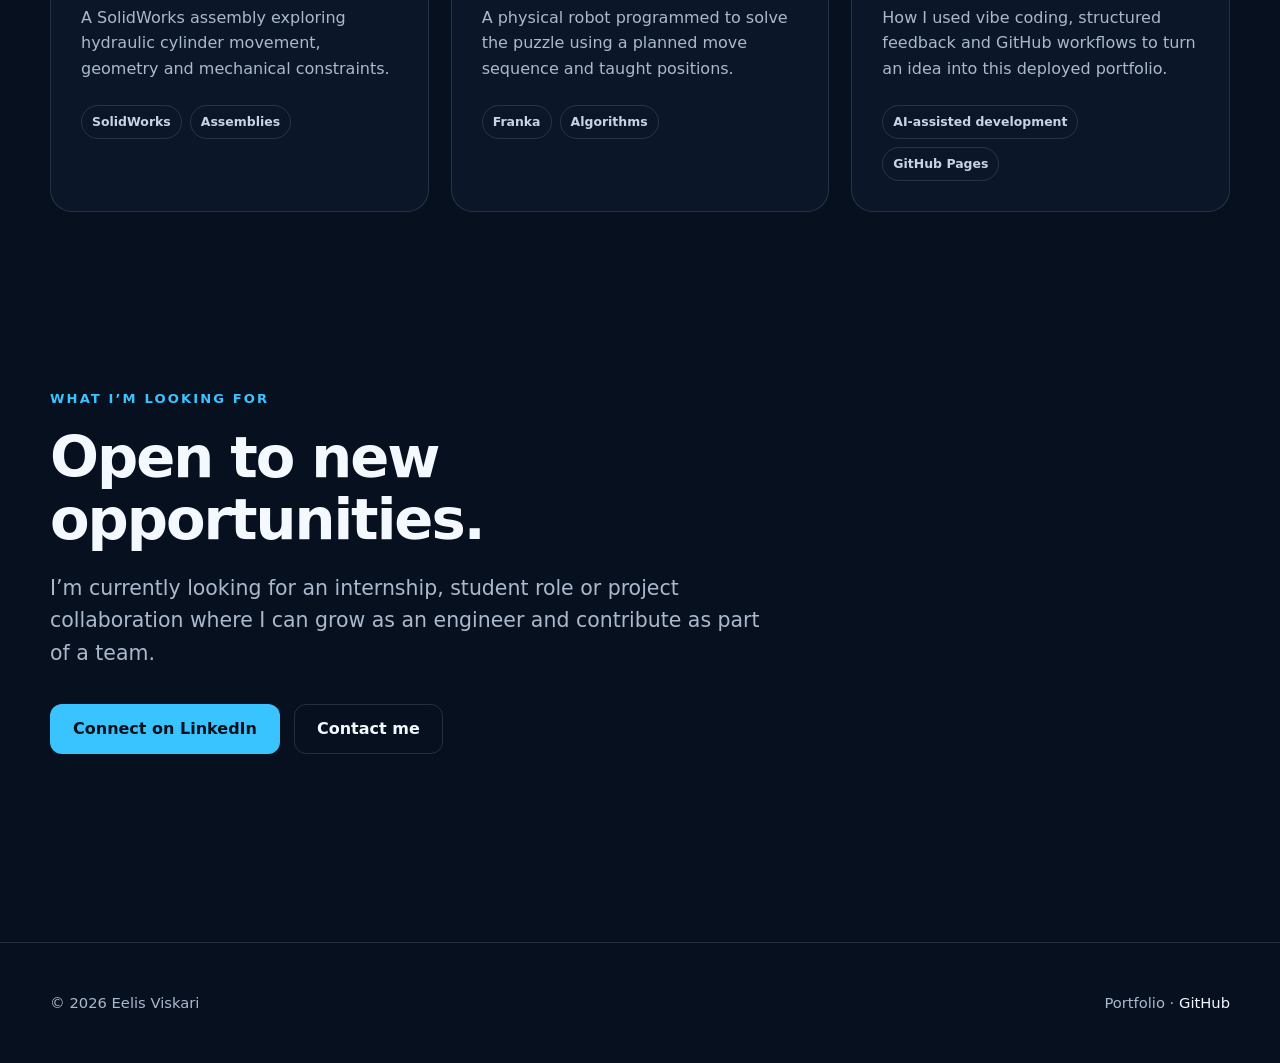
==== commit 4a256f4c: "Add career path timeline" ====
--- a/index.html
+++ b/index.html
@@ -12,7 +12,7 @@
   <header class="site-header">
     <nav class="nav container" aria-label="Main navigation">
       <a class="brand" href="/" aria-label="Eelis Viskari, home"><span class="brand-mark"><img src="/assets/images/ev-logo.svg?v=20260812-3" alt=""></span><span class="brand-name">EELIS VISKARI</span></a>
-      <ul class="nav-links"><li><a href="/" aria-current="page">Home</a></li><li><a href="/projects/">Projects</a></li><li><a href="/contact/">Contact</a></li></ul>
+      <ul class="nav-links"><li><a href="/" aria-current="page">Home</a></li><li><a href="/projects/">Projects</a></li><li><a href="/career/">Career Path</a></li><li><a href="/contact/">Contact</a></li></ul>
     </nav>
   </header>
   <main id="main-content">
--- a/assets/css/style.css
+++ b/assets/css/style.css
@@ -149,6 +149,26 @@
 .opportunity-copy h2 { max-width: 800px; margin-bottom: 20px; font-size: clamp(2.2rem, 4.5vw, 4.2rem); }
 .opportunity-copy .lead { max-width: 720px; }
 .opportunity-copy .eyebrow + .lead { margin-top: 18px; }
+
+.career-hero { padding-bottom: 48px; }
+.career-section { padding-top: 56px; }
+.career-layout { display: grid; grid-template-columns: minmax(240px, .62fr) minmax(0, 1.38fr); gap: clamp(48px, 7vw, 96px); align-items: start; }
+.career-intro { position: sticky; top: 126px; }
+.career-intro h2 { margin-bottom: 22px; font-size: clamp(2rem, 4vw, 3.5rem); }
+.career-intro > p:last-child { margin: 0; color: var(--muted); }
+.timeline { position: relative; display: grid; gap: 26px; margin: 0; padding: 0 0 0 34px; list-style: none; }
+.timeline::before { position: absolute; top: 16px; bottom: 16px; left: 8px; width: 1px; background: linear-gradient(var(--accent), rgba(57,196,255,.14)); content: ""; }
+.timeline-item { position: relative; }
+.timeline-marker { position: absolute; top: 30px; left: -34px; width: 17px; height: 17px; border: 4px solid var(--bg); border-radius: 50%; background: var(--accent); box-shadow: 0 0 0 1px var(--accent), 0 0 24px rgba(57,196,255,.45); }
+.timeline-card { padding: 30px; border: 1px solid var(--line); border-radius: var(--radius); background: linear-gradient(145deg, rgba(18,34,58,.82), rgba(13,25,43,.72)); }
+.timeline-card:hover { border-color: rgba(57,196,255,.42); }
+.timeline-meta { display: flex; flex-wrap: wrap; align-items: center; justify-content: space-between; gap: 12px; }
+.timeline-meta time { color: var(--accent); font-family: ui-monospace, SFMono-Regular, Menlo, monospace; font-size: .84rem; font-weight: 800; }
+.timeline-type { padding: 5px 10px; border: 1px solid var(--line); border-radius: 999px; color: var(--muted); font-size: .73rem; font-weight: 800; letter-spacing: .08em; text-transform: uppercase; }
+.timeline-card h3 { margin: 22px 0 12px; font-size: clamp(1.45rem, 2.4vw, 2rem); }
+.timeline-card h3 a { color: inherit; text-decoration-color: rgba(57,196,255,.45); text-underline-offset: 6px; }
+.timeline-card h3 a:hover { color: var(--accent-strong); }
+.timeline-card p { margin: 0; color: var(--muted); }
 
 .case-hero { padding: 92px 0 48px; }
 .case-hero-grid { display: grid; grid-template-columns: minmax(0, 1.2fr) minmax(280px, .8fr); gap: 48px; align-items: end; }
@@ -210,7 +230,7 @@
 
 @media (max-width: 900px) {
   .hero { min-height: auto; }
-  .hero-grid, .split, .contact-grid { grid-template-columns: 1fr; }
+  .hero-grid, .split, .contact-grid, .career-layout { grid-template-columns: 1fr; }
   .hero-grid, .split { gap: 44px; }
   .cards-3 { grid-template-columns: 1fr 1fr; }
   .case-hero-grid, .case-intro { grid-template-columns: 1fr; }
@@ -219,6 +239,7 @@
   .process-grid { grid-template-columns: 1fr; }
   .drawing-grid { grid-template-columns: 1fr 1fr; }
   .sticky-label { position: static; }
+  .career-intro { position: static; }
   .portfolio-hero { min-height: calc(100svh - 76px); overflow: hidden; padding: 0; background: var(--bg); }
   .portfolio-hero-inner { position: static; display: flex; min-height: calc(100svh - 76px); align-items: flex-end; padding-block: 320px 76px; }
   .portfolio-hero-copy { z-index: 3; width: min(100%, 720px); max-width: 720px; }
@@ -259,4 +280,7 @@
   .portfolio-role { font-size: 1.2rem; }
   .social-mark { width: 64px; border-radius: 18px; }
   .social-mark svg { width: 35px; height: 35px; }
-}
+  .timeline { padding-left: 27px; }
+  .timeline-marker { left: -27px; }
+  .timeline-card { padding: 24px; }
+}
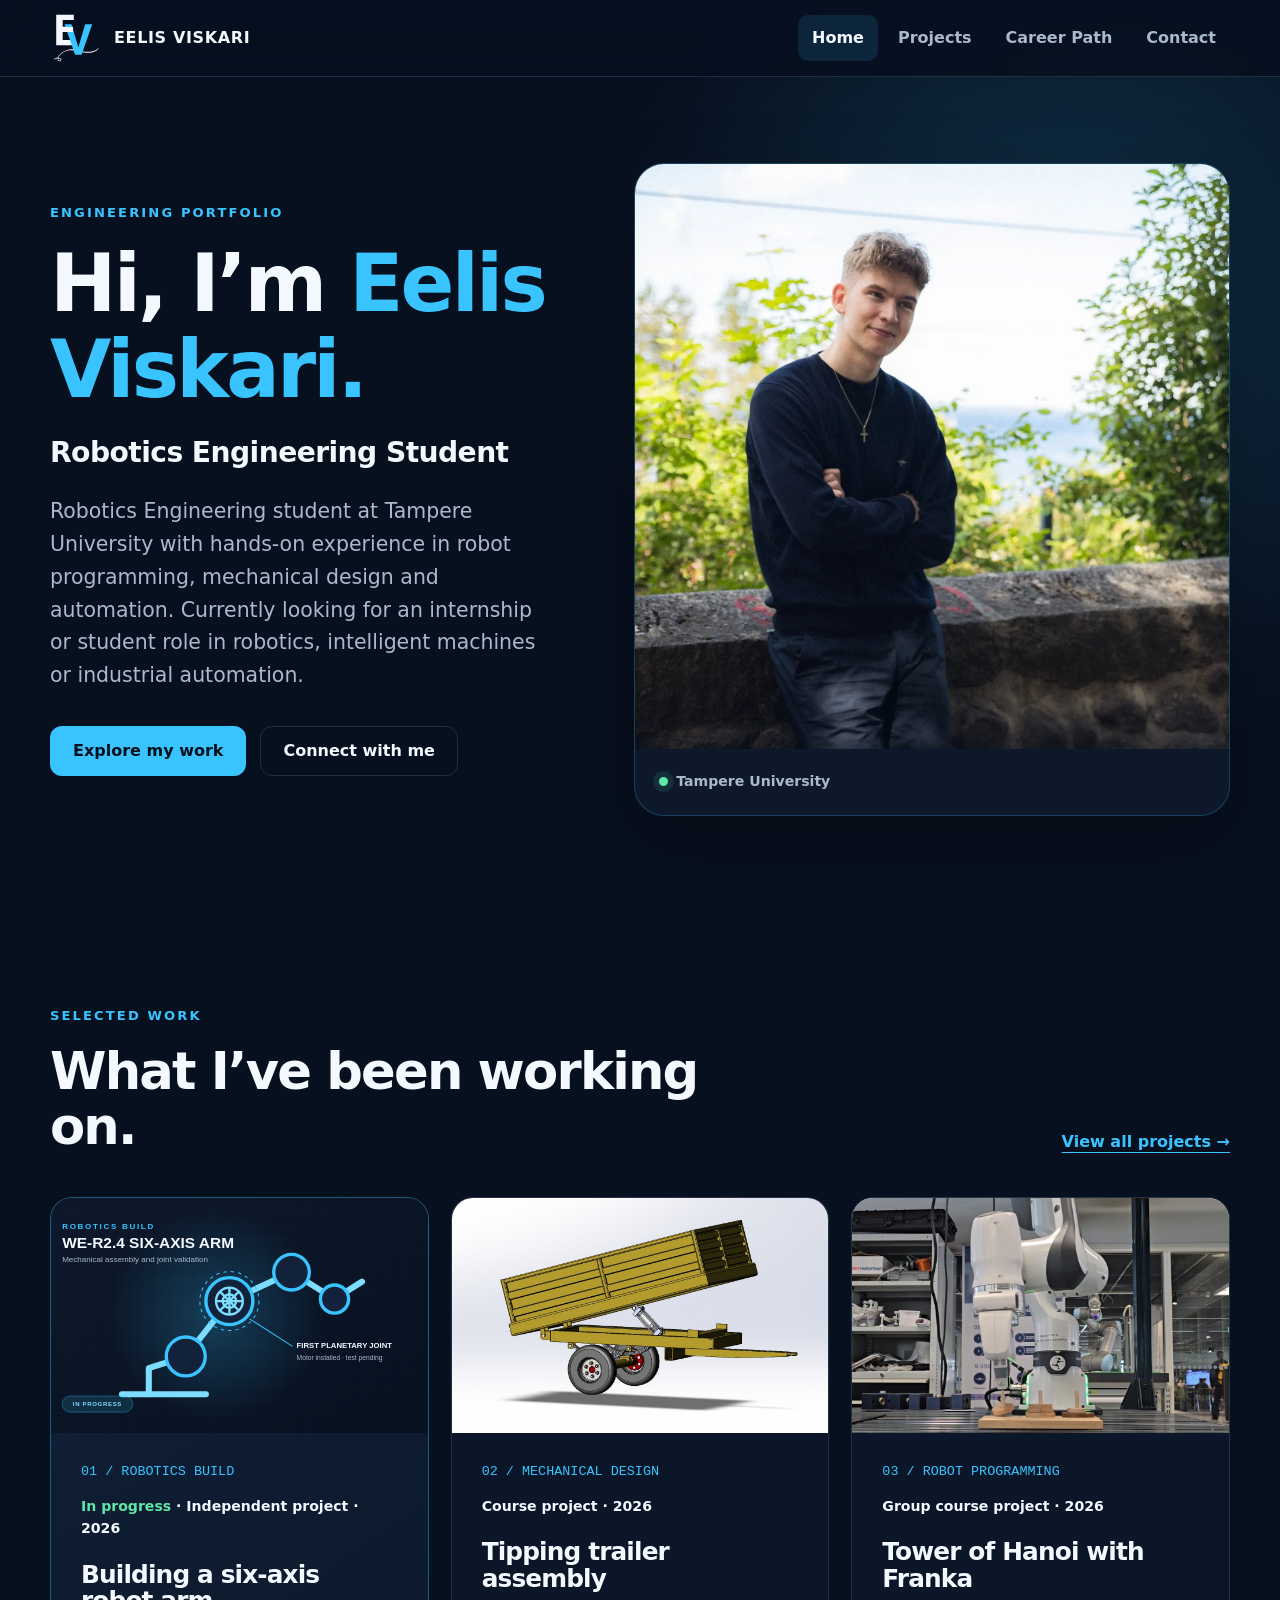
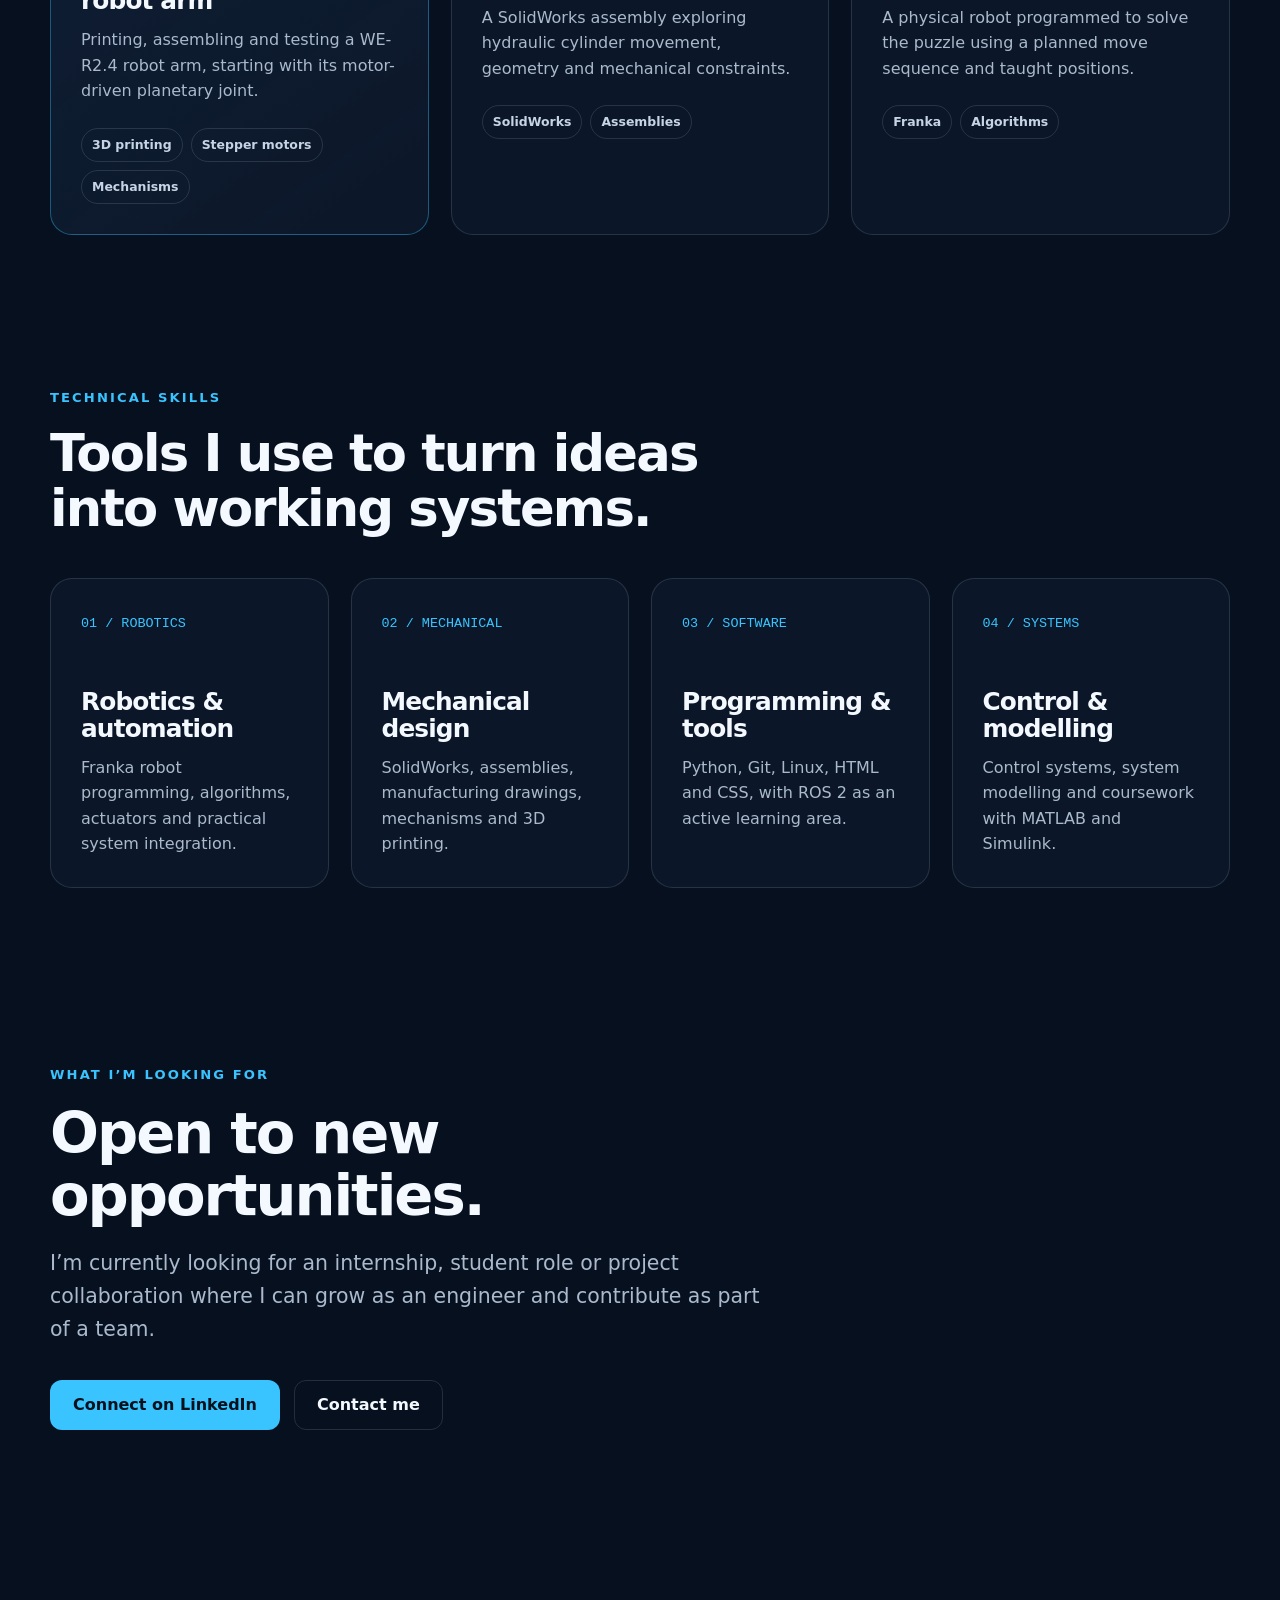
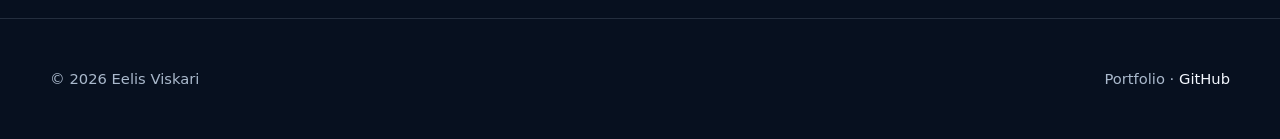
==== commit d5b37d79: "Add in-progress robot arm project and skills" ====
--- a/index.html
+++ b/index.html
@@ -22,7 +22,7 @@
           <p class="eyebrow">Engineering portfolio</p>
           <h1 id="portfolio-title">Hi, I’m <span class="accent">Eelis Viskari.</span></h1>
           <p class="portfolio-role">Robotics Engineering Student</p>
-          <p class="lead">I build skills across robotics software, automation and mechanical design to create systems that work in the real world.</p>
+          <p class="lead">Robotics Engineering student at Tampere University with hands-on experience in robot programming, mechanical design and automation. Currently looking for an internship or student role in robotics, intelligent machines or industrial automation.</p>
           <div class="hero-actions"><a class="button" href="/projects/">Explore my work</a><a class="button secondary portfolio-secondary" href="/contact/">Connect with me</a></div>
         </div>
         <figure class="portfolio-portrait"><img src="/assets/images/eelis-portrait.webp" alt="Eelis Viskari standing outdoors by a stone wall"><figcaption><span class="status-dot"></span>Tampere University</figcaption></figure>
@@ -32,9 +32,20 @@
       <div class="container">
         <div class="section-heading"><div><p class="eyebrow">Selected work</p><h2>What I’ve been working on.</h2></div><a class="text-link" href="/projects/">View all projects →</a></div>
         <div class="grid cards-3">
-          <article class="card project-card project-card-media"><a class="project-card-image" href="/projects/tipping-trailer/" aria-label="View Tipping trailer assembly project"><img src="/assets/images/tipping-trailer/trailer-raised.jpg" alt="SolidWorks model of a hydraulic tipping trailer" loading="lazy"></a><div class="project-card-body"><span class="card-number">01 / MECHANICAL DESIGN</span><p class="project-meta">Course project · 2026</p><h3><a href="/projects/tipping-trailer/">Tipping trailer assembly</a></h3><p>A SolidWorks assembly exploring hydraulic cylinder movement, geometry and mechanical constraints.</p><div class="tags"><span class="tag">SolidWorks</span><span class="tag">Assemblies</span></div></div></article>
-          <article class="card project-card project-card-media"><a class="project-card-image hanoi-card-image" href="/projects/tower-of-hanoi/" aria-label="View Tower of Hanoi with Franka project"><img src="/assets/images/tower-of-hanoi/robot-start-v2.jpg" alt="Franka robot and the physical Tower of Hanoi puzzle" loading="lazy"></a><div class="project-card-body"><span class="card-number">02 / ROBOT PROGRAMMING</span><p class="project-meta">Group course project · 2026</p><h3><a href="/projects/tower-of-hanoi/">Tower of Hanoi with Franka</a></h3><p>A physical robot programmed to solve the puzzle using a planned move sequence and taught positions.</p><div class="tags"><span class="tag">Franka</span><span class="tag">Algorithms</span></div></div></article>
-          <article class="card project-card project-card-media"><a class="project-card-image" href="/projects/vibe-coded-portfolio/" aria-label="View AI-assisted portfolio development project"><img src="/assets/images/vibe-coded-portfolio/ai-assisted-portfolio.webp" alt="AI-assisted development of an engineering portfolio shown on a laptop" loading="lazy"></a><div class="project-card-body"><span class="card-number">03 / WEB DEVELOPMENT</span><p class="project-meta">Independent project · 2026</p><h3><a href="/projects/vibe-coded-portfolio/">Building this portfolio with AI</a></h3><p>How I used vibe coding, structured feedback and GitHub workflows to turn an idea into this deployed portfolio.</p><div class="tags"><span class="tag">AI-assisted development</span><span class="tag">GitHub Pages</span></div></div></article>
+          <article class="card project-card project-card-media featured-project"><a class="project-card-image robot-arm-card-image" href="/projects/robot-arm/" aria-label="View six-axis robot arm project"><img src="/assets/images/robot-arm/robot-arm-progress.svg" alt="Technical illustration of the six-axis robot arm project" loading="lazy"></a><div class="project-card-body"><span class="card-number">01 / ROBOTICS BUILD</span><p class="project-meta"><span class="status-pill">In progress</span> · Independent project · 2026</p><h3><a href="/projects/robot-arm/">Building a six-axis robot arm</a></h3><p>Printing, assembling and testing a WE-R2.4 robot arm, starting with its motor-driven planetary joint.</p><div class="tags"><span class="tag">3D printing</span><span class="tag">Stepper motors</span><span class="tag">Mechanisms</span></div></div></article>
+          <article class="card project-card project-card-media"><a class="project-card-image" href="/projects/tipping-trailer/" aria-label="View Tipping trailer assembly project"><img src="/assets/images/tipping-trailer/trailer-raised.jpg" alt="SolidWorks model of a hydraulic tipping trailer" loading="lazy"></a><div class="project-card-body"><span class="card-number">02 / MECHANICAL DESIGN</span><p class="project-meta">Course project · 2026</p><h3><a href="/projects/tipping-trailer/">Tipping trailer assembly</a></h3><p>A SolidWorks assembly exploring hydraulic cylinder movement, geometry and mechanical constraints.</p><div class="tags"><span class="tag">SolidWorks</span><span class="tag">Assemblies</span></div></div></article>
+          <article class="card project-card project-card-media"><a class="project-card-image hanoi-card-image" href="/projects/tower-of-hanoi/" aria-label="View Tower of Hanoi with Franka project"><img src="/assets/images/tower-of-hanoi/robot-start-v2.jpg" alt="Franka robot and the physical Tower of Hanoi puzzle" loading="lazy"></a><div class="project-card-body"><span class="card-number">03 / ROBOT PROGRAMMING</span><p class="project-meta">Group course project · 2026</p><h3><a href="/projects/tower-of-hanoi/">Tower of Hanoi with Franka</a></h3><p>A physical robot programmed to solve the puzzle using a planned move sequence and taught positions.</p><div class="tags"><span class="tag">Franka</span><span class="tag">Algorithms</span></div></div></article>
+        </div>
+      </div>
+    </section>
+    <section class="section compact" id="skills">
+      <div class="container">
+        <div class="section-heading"><div><p class="eyebrow">Technical skills</p><h2>Tools I use to turn ideas into working systems.</h2></div></div>
+        <div class="grid skills-grid">
+          <article class="card skill-card"><span class="card-number">01 / ROBOTICS</span><h3>Robotics &amp; automation</h3><p>Franka robot programming, algorithms, actuators and practical system integration.</p></article>
+          <article class="card skill-card"><span class="card-number">02 / MECHANICAL</span><h3>Mechanical design</h3><p>SolidWorks, assemblies, manufacturing drawings, mechanisms and 3D printing.</p></article>
+          <article class="card skill-card"><span class="card-number">03 / SOFTWARE</span><h3>Programming &amp; tools</h3><p>Python, Git, Linux, HTML and CSS, with ROS 2 as an active learning area.</p></article>
+          <article class="card skill-card"><span class="card-number">04 / SYSTEMS</span><h3>Control &amp; modelling</h3><p>Control systems, system modelling and coursework with MATLAB and Simulink.</p></article>
         </div>
       </div>
     </section>
--- a/assets/css/style.css
+++ b/assets/css/style.css
@@ -105,6 +105,7 @@
 .project-card-media:hover .project-card-image img { transform: scale(1.025); }
 .project-card-body { display: flex; flex: 1; flex-direction: column; padding: 28px 30px 30px; }
 .project-card .project-meta { margin-top: 12px; color: var(--text); font-size: .88rem; font-weight: 750; }
+.status-pill { color: #61e6a7; font-weight: 850; }
 .project-card-media h3 a { color: inherit; text-decoration: none; }
 .project-card-media h3 a::after { position: absolute; inset: 0; content: ""; }
 .project-card-media .tags, .project-card-media .project-footer { position: relative; z-index: 1; }
@@ -149,6 +150,12 @@
 .opportunity-copy h2 { max-width: 800px; margin-bottom: 20px; font-size: clamp(2.2rem, 4.5vw, 4.2rem); }
 .opportunity-copy .lead { max-width: 720px; }
 .opportunity-copy .eyebrow + .lead { margin-top: 18px; }
+.skills-grid { grid-template-columns: repeat(4, 1fr); }
+.skill-card { min-height: 250px; }
+.skill-card h3 { margin-top: auto; padding-top: 54px; }
+.robot-arm-card-image { background: #07101f; }
+.robot-arm-card-image img { object-fit: cover; }
+.robot-arm-hero-media img { background: #07101f; }
 
 .career-hero { padding-bottom: 48px; }
 .career-section { padding-top: 56px; }
@@ -162,6 +169,11 @@
 .timeline-marker { position: absolute; top: 30px; left: -34px; width: 17px; height: 17px; border: 4px solid var(--bg); border-radius: 50%; background: var(--accent); box-shadow: 0 0 0 1px var(--accent), 0 0 24px rgba(57,196,255,.45); }
 .timeline-card { padding: 30px; border: 1px solid var(--line); border-radius: var(--radius); background: linear-gradient(145deg, rgba(18,34,58,.82), rgba(13,25,43,.72)); }
 .timeline-card:hover { border-color: rgba(57,196,255,.42); }
+.timeline-card-media { padding: 0; overflow: hidden; }
+.timeline-image { display: block; overflow: hidden; border-bottom: 1px solid var(--line); background: #e9edf3; }
+.timeline-image img { width: 100%; aspect-ratio: 16 / 7; object-fit: cover; transition: transform .35s ease; }
+.timeline-card-media:hover .timeline-image img { transform: scale(1.02); }
+.timeline-card-body { padding: 30px; }
 .timeline-meta { display: flex; flex-wrap: wrap; align-items: center; justify-content: space-between; gap: 12px; }
 .timeline-meta time { color: var(--accent); font-family: ui-monospace, SFMono-Regular, Menlo, monospace; font-size: .84rem; font-weight: 800; }
 .timeline-type { padding: 5px 10px; border: 1px solid var(--line); border-radius: 999px; color: var(--muted); font-size: .73rem; font-weight: 800; letter-spacing: .08em; text-transform: uppercase; }
@@ -233,6 +245,7 @@
   .hero-grid, .split, .contact-grid, .career-layout { grid-template-columns: 1fr; }
   .hero-grid, .split { gap: 44px; }
   .cards-3 { grid-template-columns: 1fr 1fr; }
+  .skills-grid { grid-template-columns: 1fr 1fr; }
   .case-hero-grid, .case-intro { grid-template-columns: 1fr; }
   .gallery { grid-template-columns: 1fr 1fr; }
   .gallery figure:first-child { grid-column: 1 / -1; }
@@ -253,14 +266,14 @@
 
 @media (max-width: 680px) {
   .container { width: min(calc(100% - 28px), var(--max-width)); }
-  .nav { min-height: auto; padding: 14px 0; align-items: flex-start; }
+  .nav { min-height: auto; padding: 14px 0; align-items: center; }
   .brand-name { display: none; }
-  .nav-links { justify-content: flex-end; flex-wrap: wrap; gap: 2px; }
+  .nav-links { align-self: center; justify-content: center; flex-wrap: wrap; gap: 2px; }
   .nav-links a { padding: 8px 9px; font-size: .88rem; }
   .hero { padding: 70px 0; }
   .page-hero { padding: 76px 0 42px; }
   .section { padding: 74px 0; }
-  .cards-3, .cards-2 { grid-template-columns: 1fr; }
+  .cards-3, .cards-2, .skills-grid { grid-template-columns: 1fr; }
   .section-heading, .footer-inner { align-items: flex-start; flex-direction: column; }
   .card, .status-card { padding: 24px; }
   .cta { padding: 30px 24px; }
@@ -283,4 +296,7 @@
   .timeline { padding-left: 27px; }
   .timeline-marker { left: -27px; }
   .timeline-card { padding: 24px; }
-}
+  .timeline-card-media { padding: 0; }
+  .timeline-card-body { padding: 24px; }
+  .timeline-image img { aspect-ratio: 16 / 9; }
+}
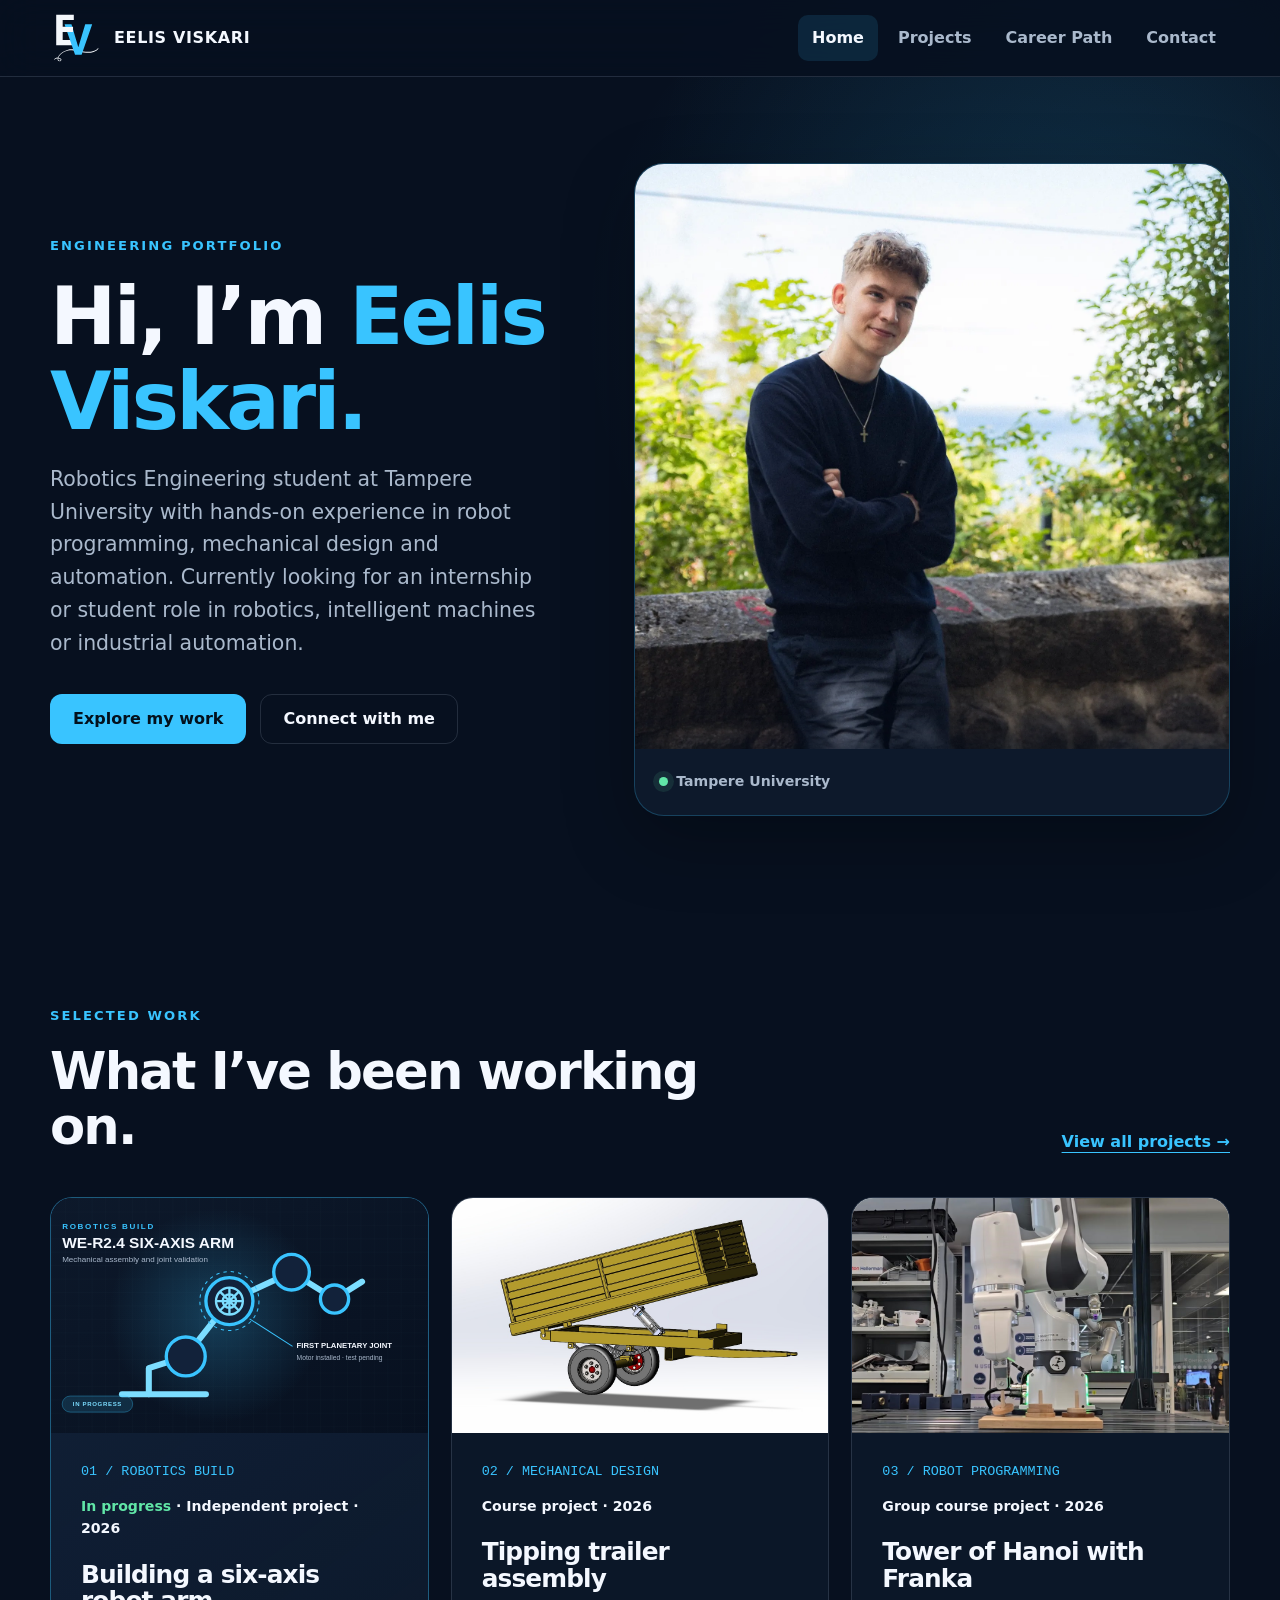
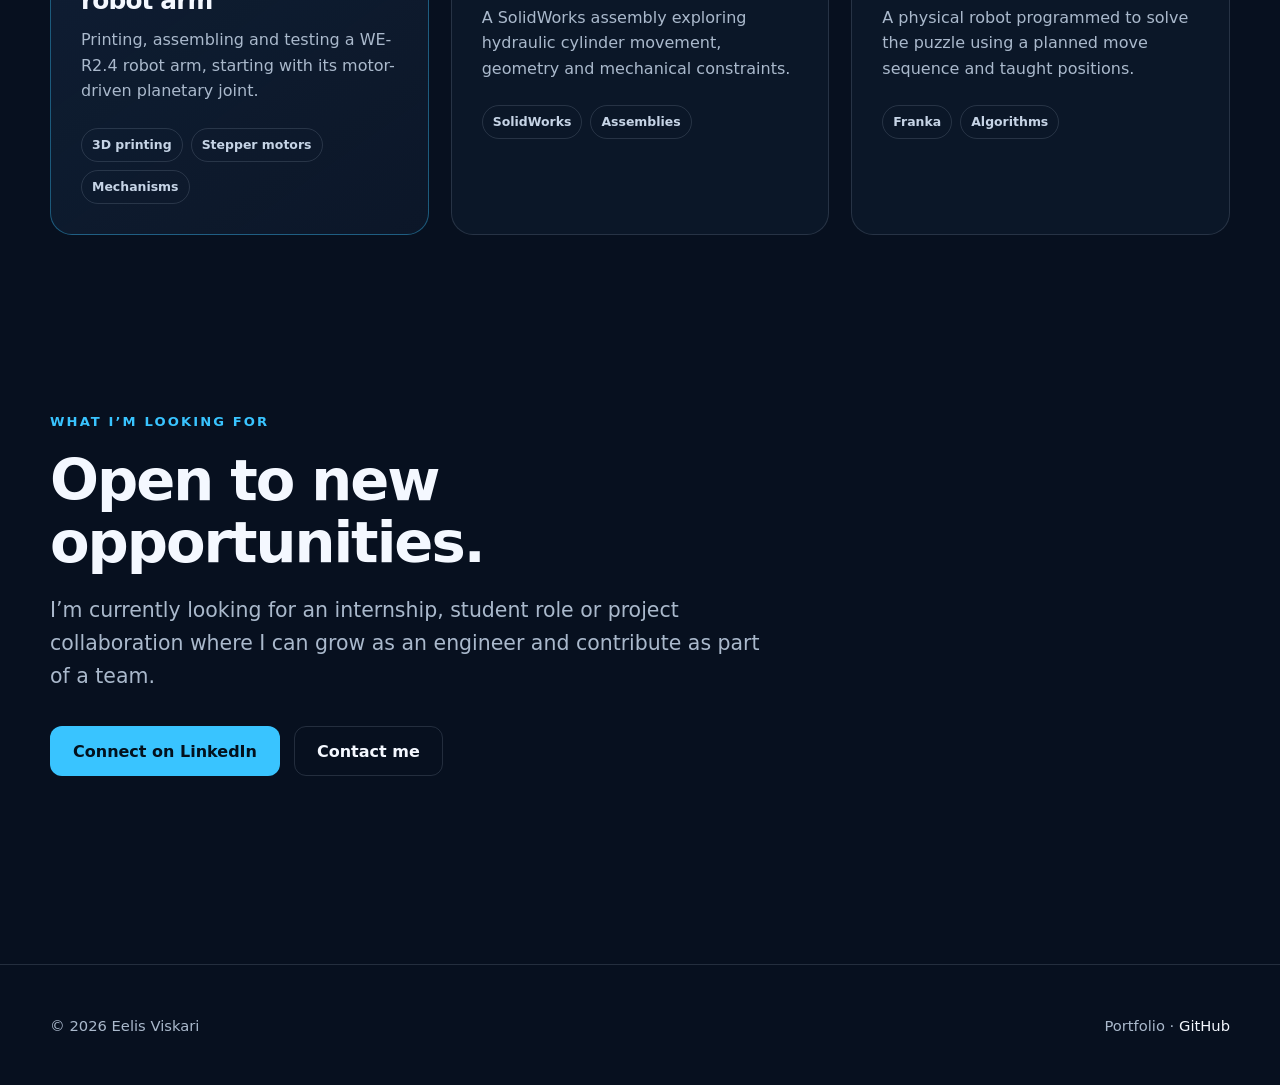
==== commit 36140c7b: "Simplify homepage introduction" ====
--- a/index.html
+++ b/index.html
@@ -21,7 +21,6 @@
         <div class="portfolio-hero-copy">
           <p class="eyebrow">Engineering portfolio</p>
           <h1 id="portfolio-title">Hi, I’m <span class="accent">Eelis Viskari.</span></h1>
-          <p class="portfolio-role">Robotics Engineering Student</p>
           <p class="lead">Robotics Engineering student at Tampere University with hands-on experience in robot programming, mechanical design and automation. Currently looking for an internship or student role in robotics, intelligent machines or industrial automation.</p>
           <div class="hero-actions"><a class="button" href="/projects/">Explore my work</a><a class="button secondary portfolio-secondary" href="/contact/">Connect with me</a></div>
         </div>
@@ -38,17 +37,6 @@
         </div>
       </div>
     </section>
-    <section class="section compact" id="skills">
-      <div class="container">
-        <div class="section-heading"><div><p class="eyebrow">Technical skills</p><h2>Tools I use to turn ideas into working systems.</h2></div></div>
-        <div class="grid skills-grid">
-          <article class="card skill-card"><span class="card-number">01 / ROBOTICS</span><h3>Robotics &amp; automation</h3><p>Franka robot programming, algorithms, actuators and practical system integration.</p></article>
-          <article class="card skill-card"><span class="card-number">02 / MECHANICAL</span><h3>Mechanical design</h3><p>SolidWorks, assemblies, manufacturing drawings, mechanisms and 3D printing.</p></article>
-          <article class="card skill-card"><span class="card-number">03 / SOFTWARE</span><h3>Programming &amp; tools</h3><p>Python, Git, Linux, HTML and CSS, with ROS 2 as an active learning area.</p></article>
-          <article class="card skill-card"><span class="card-number">04 / SYSTEMS</span><h3>Control &amp; modelling</h3><p>Control systems, system modelling and coursework with MATLAB and Simulink.</p></article>
-        </div>
-      </div>
-    </section>
     <section class="section compact opportunity-section"><div class="container opportunity-panel"><div class="opportunity-copy"><p class="eyebrow">What I’m looking for</p><h2>Open to new opportunities.</h2><p class="lead">I’m currently looking for an internship, student role or project collaboration where I can grow as an engineer and contribute as part of a team.</p><div class="hero-actions"><a class="button" href="https://www.linkedin.com/in/eelis-viskari-aa7964233" target="_blank" rel="noopener noreferrer">Connect on LinkedIn</a><a class="button secondary" href="/contact/">Contact me</a></div></div></div></section>
   </main>
   <footer class="site-footer"><div class="container footer-inner"><span>© 2026 Eelis Viskari</span><span>Portfolio · <a href="https://github.com/EelisV03">GitHub</a></span></div></footer>
--- a/assets/css/style.css
+++ b/assets/css/style.css
@@ -78,7 +78,6 @@
 .portfolio-hero-inner { display: grid; grid-template-columns: minmax(0, .92fr) minmax(420px, 1.08fr); gap: clamp(42px, 6vw, 88px); align-items: center; }
 .portfolio-hero-copy { position: relative; z-index: 2; text-align: left; }
 .portfolio-hero-copy h1 { margin-bottom: 18px; font-size: clamp(3.3rem, 6.2vw, 6.4rem); text-wrap: balance; }
-.portfolio-role { margin: 0 0 20px; color: var(--text); font-size: clamp(1.3rem, 2.2vw, 2rem); font-weight: 750; letter-spacing: -.02em; }
 .portfolio-hero-copy .lead { color: var(--muted); }
 .portfolio-secondary { border-color: var(--line) !important; background: transparent !important; }
 .portfolio-portrait { position: relative; margin: 0; overflow: hidden; border: 1px solid rgba(57,196,255,.24); border-radius: 30px; background: var(--surface); box-shadow: var(--shadow); }
@@ -143,16 +142,19 @@
 .social-mark-linkedin { background: #0a66c2; }
 .social-mark-instagram { background: radial-gradient(circle at 32% 105%, #ffd600 0 18%, #ff7a00 32%, #ff0169 54%, #d300c5 72%, #7638fa 100%); }
 .social-mark-github { background: #24292f; box-shadow: 0 12px 30px rgba(0,0,0,.22), inset 0 0 0 1px rgba(255,255,255,.16); }
+.social-mark-email { background: linear-gradient(145deg, #1597c9, #0879a7); }
 .social-card .hero-actions { margin-top: auto; padding-top: 26px; }
 .social-card .button { width: 100%; }
+.email-card { grid-column: 1 / -1; display: grid; min-height: auto; grid-template-columns: auto minmax(0, 1fr) auto; gap: 24px; align-items: center; }
+.email-card-copy h3 { margin: 0 0 8px; }
+.email-card-copy p { margin-bottom: 8px; }
+.email-address { color: var(--accent); font-weight: 800; text-underline-offset: 5px; }
+.email-card .hero-actions { margin-top: 0; }
 .opportunity-panel { padding-block: clamp(12px, 2vw, 24px); }
 .opportunity-copy { max-width: 850px; }
 .opportunity-copy h2 { max-width: 800px; margin-bottom: 20px; font-size: clamp(2.2rem, 4.5vw, 4.2rem); }
 .opportunity-copy .lead { max-width: 720px; }
 .opportunity-copy .eyebrow + .lead { margin-top: 18px; }
-.skills-grid { grid-template-columns: repeat(4, 1fr); }
-.skill-card { min-height: 250px; }
-.skill-card h3 { margin-top: auto; padding-top: 54px; }
 .robot-arm-card-image { background: #07101f; }
 .robot-arm-card-image img { object-fit: cover; }
 .robot-arm-hero-media img { background: #07101f; }
@@ -245,7 +247,6 @@
   .hero-grid, .split, .contact-grid, .career-layout { grid-template-columns: 1fr; }
   .hero-grid, .split { gap: 44px; }
   .cards-3 { grid-template-columns: 1fr 1fr; }
-  .skills-grid { grid-template-columns: 1fr 1fr; }
   .case-hero-grid, .case-intro { grid-template-columns: 1fr; }
   .gallery { grid-template-columns: 1fr 1fr; }
   .gallery figure:first-child { grid-column: 1 / -1; }
@@ -273,7 +274,7 @@
   .hero { padding: 70px 0; }
   .page-hero { padding: 76px 0 42px; }
   .section { padding: 74px 0; }
-  .cards-3, .cards-2, .skills-grid { grid-template-columns: 1fr; }
+  .cards-3, .cards-2 { grid-template-columns: 1fr; }
   .section-heading, .footer-inner { align-items: flex-start; flex-direction: column; }
   .card, .status-card { padding: 24px; }
   .cta { padding: 30px 24px; }
@@ -290,9 +291,11 @@
   .portfolio-hero-inner { min-height: calc(100svh - 68px); padding-block: 300px 58px; }
   .portfolio-portrait img { object-position: 38% center; }
   .portfolio-hero-copy h1 { font-size: clamp(2.7rem, 14vw, 4.4rem); }
-  .portfolio-role { font-size: 1.2rem; }
   .social-mark { width: 64px; border-radius: 18px; }
   .social-mark svg { width: 35px; height: 35px; }
+  .email-card { grid-template-columns: auto 1fr; }
+  .email-card .hero-actions { grid-column: 1 / -1; }
+  .email-card .button { width: 100%; }
   .timeline { padding-left: 27px; }
   .timeline-marker { left: -27px; }
   .timeline-card { padding: 24px; }
